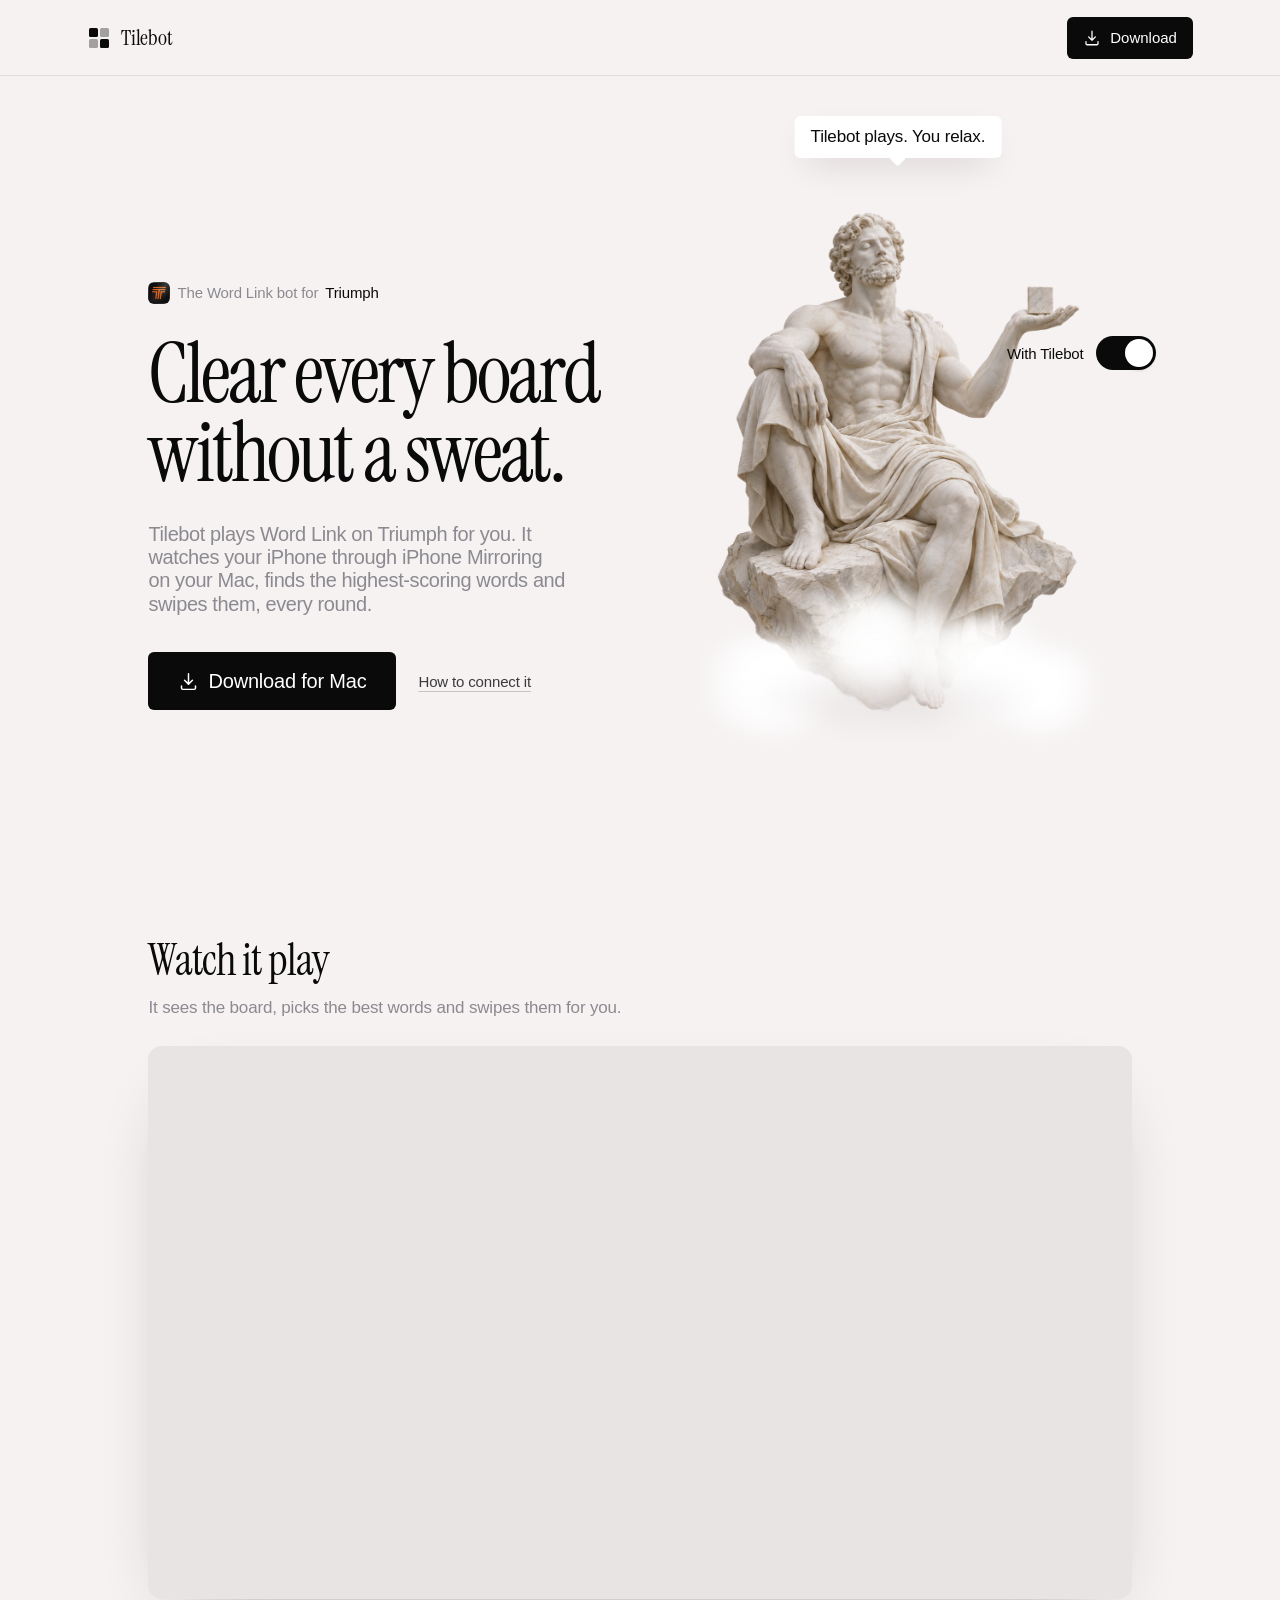
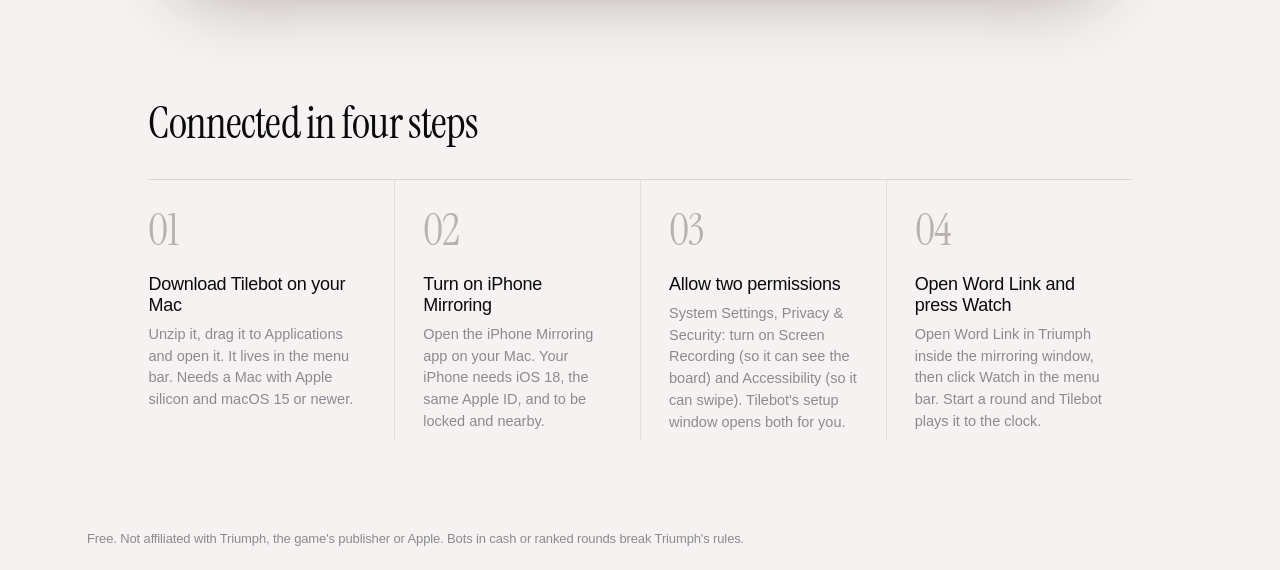
==== index.html @ 9c5642e3 "Demo video" ====
<!doctype html>
<html lang="en">
<head>
<meta charset="utf-8">
<meta name="viewport" content="width=device-width, initial-scale=1">
<title>Tilebot</title>
<meta name="description" content="Tilebot reads the Word Link board on your mirrored iPhone and swipes the best words for you. A small, free Mac app.">
<meta name="theme-color" content="#f6f2f2">
<link rel="icon" href="data:image/svg+xml,%3Csvg xmlns='http://www.w3.org/2000/svg' viewBox='0 0 32 32'%3E%3Crect width='32' height='32' rx='7' fill='%230a0a0a'/%3E%3Crect x='7' y='7' width='8' height='8' rx='1.5' fill='%23fff'/%3E%3Crect x='17' y='7' width='8' height='8' rx='1.5' fill='%23fff' opacity='.4'/%3E%3Crect x='7' y='17' width='8' height='8' rx='1.5' fill='%23fff' opacity='.4'/%3E%3Crect x='17' y='17' width='8' height='8' rx='1.5' fill='%23fff'/%3E%3C/svg%3E">
<link rel="preconnect" href="https://fonts.googleapis.com">
<link rel="preconnect" href="https://fonts.gstatic.com" crossorigin>
<link href="https://fonts.googleapis.com/css2?family=Instrument+Serif&family=Comic+Neue:wght@700&family=Space+Mono&family=Anton&display=swap" rel="stylesheet">
<link rel="stylesheet" href="styles.css">
</head>
<body class="calm">

<header class="nav">
  <a class="brand" href="./" aria-label="Tilebot">
    <svg viewBox="0 0 24 24" aria-hidden="true"><rect x="2" y="2" width="9" height="9" rx="1.6"/><rect x="13" y="2" width="9" height="9" rx="1.6" opacity=".35"/><rect x="2" y="13" width="9" height="9" rx="1.6" opacity=".35"/><rect x="13" y="13" width="9" height="9" rx="1.6"/></svg>
    <span>Tilebot</span>
  </a>
  <a class="btn btn-nav" href="https://github.com/princecharming001/tilebot/releases/latest/download/Tilebot.zip">
    <svg viewBox="0 0 24 24" aria-hidden="true"><path d="M12 3v12m0 0l-4.5-4.5M12 15l4.5-4.5M4 17v2.5A1.5 1.5 0 005.5 21h13a1.5 1.5 0 001.5-1.5V17"/></svg>
    <span data-calm="Download" data-chaos="DOWNLAOD???">Download</span>
  </a>
</header>

<main class="hero">
  <div class="copy">
    <p class="kicker">
      <img class="tri-logo" src="img/triumph.jpg" alt="Triumph" width="22" height="22">
      <span class="dim" data-calm="The Word Link bot for" data-chaos="The Wrod Lnik bot for">The Word Link bot for</span> <span data-calm="Triumph" data-chaos="Triupmh">Triumph</span>
    </p>

    <h1>Clear every board<br>without a sweat.</h1>

    <p class="sub" data-calm="Tilebot plays Word Link on Triumph for you. It watches your iPhone through iPhone Mirroring on your Mac, finds the highest-scoring words and swipes them, every round." data-chaos="No Tilebot here. Good luck with the clock.">Tilebot plays Word Link on Triumph for you. It watches your iPhone through iPhone Mirroring on your Mac, finds the highest-scoring words and swipes them, every round.</p>

    <div class="cta">
      <a class="btn btn-main" id="dl" href="https://github.com/princecharming001/tilebot/releases/latest/download/Tilebot.zip">
        <svg viewBox="0 0 24 24" aria-hidden="true"><path d="M12 3v12m0 0l-4.5-4.5M12 15l4.5-4.5M4 17v2.5A1.5 1.5 0 005.5 21h13a1.5 1.5 0 001.5-1.5V17"/></svg>
        <span data-calm="Download for Mac" data-chaos="DOWNLAOD FOR MAC">Download for Mac</span>
      </a>
      <a class="req" href="#setup" data-calm="How to connect it" data-chaos="SEE WAHT YOU MISSED">How to connect it</a>
    </div>
  </div>

  <div class="art">
    <button class="switch" type="button" role="switch" aria-checked="true" aria-label="Show the page with or without Tilebot" id="switch">
      <span class="switch-label"><span class="ghost">Without Tilebot</span><span class="live" id="switchText">With Tilebot</span></span>
      <span class="track"><span class="knob"></span></span>
    </button>
    <div class="bubble" aria-hidden="true"><span data-calm="Tilebot plays. You relax." data-chaos="No Tilebot. Pure panic.">Tilebot plays. You relax.</span></div>
    <div class="cloud" aria-hidden="true"><i></i><i></i><i></i><i></i><i></i></div>
    <img class="statue s-calm" src="img/calm.png" alt="" width="900" height="1200">
    <img class="statue s-chaos" src="img/chaos.png" alt="" width="900" height="1200">

    <div class="card c1" aria-hidden="true"><div class="c-top"><span class="av"></span><span class="ln w60"></span><span class="tag">0:03</span></div><p>Round 2 · 4 of 31 wrods found</p><p class="m">Tmie almsot up</p></div>
    <div class="card c2" aria-hidden="true"><div class="c-top"><span class="av"></span><span class="ln w40"></span></div><span class="ln w90"></span><span class="ln w70"></span><p class="m">"STAETS" not in word lsit</p></div>
    <div class="card c3" aria-hidden="true"><div class="c-head"><span>Rounds this week</span><span class="m2">0 wins</span></div><div class="days"><span>M</span><span>T</span><span>W</span><span>T</span><span>F</span></div><div class="miss"><i>Lost</i><i>Lsot</i><i>Lost</i><i>Missed</i><i>Lost?</i></div></div>
  </div>

  <div class="badges" aria-hidden="true">
    <i style="left:6%;top:16%">99+</i><i style="left:31%;top:17%">99+</i><i style="left:11%;top:27%">99+</i><i style="left:48%;top:28%">99+</i><i style="left:46%;top:33%">✕</i><i style="left:41%;top:58%">99+</i><i style="left:28%;top:63%">99+</i><i style="left:81%;top:82%">99+</i><i style="left:65%;top:86%">57</i><i style="left:58%;top:11%">99+</i>
  </div>
</main>

<section class="demo">
  <h2 data-calm="Watch it play" data-chaos="Wacth it plya">Watch it play</h2>
  <p class="demo-sub" data-calm="It sees the board, picks the best words and swipes them for you." data-chaos="Or just squint and hope.">It sees the board, picks the best words and swipes them for you.</p>
  <div class="demo-frame"><video src="img/demo.mp4" autoplay muted loop playsinline preload="metadata" aria-label="Tilebot playing a round"></video></div>
</section>

<section class="steps" id="setup">
  <h2 data-calm="Connected in four steps" data-chaos="Conected in fuor stpes">Connected in four steps</h2>
  <ol>
    <li><span class="n">01</span><b data-calm="Download Tilebot on your Mac" data-chaos="Downlaod it???">Download Tilebot on your Mac</b><p data-calm="Unzip it, drag it to Applications and open it. It lives in the menu bar. Needs a Mac with Apple silicon and macOS 15 or newer." data-chaos="Unzip it. Or don't. Who knows.">Unzip it, drag it to Applications and open it. It lives in the menu bar. Needs a Mac with Apple silicon and macOS 15 or newer.</p></li>
    <li><span class="n">02</span><b data-calm="Turn on iPhone Mirroring" data-chaos="Mirorr your phnoe">Turn on iPhone Mirroring</b><p data-calm="Open the iPhone Mirroring app on your Mac. Your iPhone needs iOS 18, the same Apple ID, and to be locked and nearby." data-chaos="Squint at your phone instead.">Open the iPhone Mirroring app on your Mac. Your iPhone needs iOS 18, the same Apple ID, and to be locked and nearby.</p></li>
    <li><span class="n">03</span><b data-calm="Allow two permissions" data-chaos="Click Allow on evreything">Allow two permissions</b><p data-calm="System Settings, Privacy &amp; Security: turn on Screen Recording (so it can see the board) and Accessibility (so it can swipe). Tilebot's setup window opens both for you." data-chaos="Permissions are a vibe.">System Settings, Privacy &amp; Security: turn on Screen Recording (so it can see the board) and Accessibility (so it can swipe). Tilebot's setup window opens both for you.</p></li>
    <li><span class="n">04</span><b data-calm="Open Word Link and press Watch" data-chaos="Swipe really fast, I guess">Open Word Link and press Watch</b><p data-calm="Open Word Link in Triumph inside the mirroring window, then click Watch in the menu bar. Start a round and Tilebot plays it to the clock." data-chaos="Good luck with the clock.">Open Word Link in Triumph inside the mirroring window, then click Watch in the menu bar. Start a round and Tilebot plays it to the clock.</p></li>
  </ol>
</section>

<footer class="foot">
  <span data-calm="Free. Not affiliated with Triumph, the game's publisher or Apple. Bots in cash or ranked rounds break Triumph's rules." data-chaos="Free?? Not afiliated with antyhing.">Free. Not affiliated with Triumph, the game's publisher or Apple. Bots in cash or ranked rounds break Triumph's rules.</span>
</footer>

<script src="site.js" defer></script>
</body>
</html>
---- styles.css ----
/* Tilebot - single landing page with a calm / chaos switch */
:root {
  --bg: #f6f2f2;
  --ink: #0a0a0a;
  --muted: #8a8a90;
  --line: #e2dcdc;
  --chaos: #1f63c4;
  --chaos-2: #2a6fd0;
  --cream: #fff7e0;
  --red: #e5372f;
  --serif: "Instrument Serif", "Times New Roman", serif;
  --sans: "Helvetica Neue", Helvetica, Arial, sans-serif;
}
* { box-sizing: border-box; }
html, body { height: 100%; }
body { margin: 0; background: var(--bg); color: var(--ink); font-family: var(--sans); -webkit-font-smoothing: antialiased; overflow-x: hidden; transition: background-color .5s ease, color .4s ease; display: flex; flex-direction: column; min-height: 100vh; }
a { color: inherit; text-decoration: none; }
svg { display: block; }

/* nav */
.nav { display: flex; align-items: center; justify-content: space-between; height: 76px; padding: 0 clamp(16px, 6.8vw, 136px); border-bottom: 1px solid var(--line); transition: border-color .4s; position: relative; z-index: 20; }
.brand { display: inline-flex; align-items: center; gap: 10px; font-family: var(--serif); font-size: 22px; letter-spacing: -0.01em; }
.brand svg { width: 24px; height: 24px; fill: currentColor; }
.btn { display: inline-flex; align-items: center; gap: 9px; border-radius: 6px; transition: transform .15s ease, opacity .2s, background-color .4s, color .4s; white-space: nowrap; }
.btn svg { width: 18px; height: 18px; fill: none; stroke: currentColor; stroke-width: 1.7; stroke-linecap: round; stroke-linejoin: round; }
.btn:active { transform: translateY(1px); }
.btn-nav { height: 42px; padding: 0 16px; background: var(--ink); color: #fff; font-size: 15px; }
.btn-nav:hover, .btn-main:hover { opacity: .86; }

/* hero */
.hero { position: relative; flex: 1; display: grid; grid-template-columns: minmax(0, 1fr) minmax(0, .95fr); align-items: center; gap: 24px; padding: 40px clamp(16px, 11.6vw, 232px) 40px; max-width: 1800px; width: 100%; margin: 0 auto; }
.copy { position: relative; z-index: 5; display: flex; flex-direction: column; gap: 30px; padding-top: 40px; }
.kicker { display: flex; align-items: center; gap: 7px; margin: 0; font-size: 15px; letter-spacing: -0.01em; }
.kicker svg { width: 16px; height: 16px; fill: currentColor; margin-top: -2px; }
.kicker .dim { color: var(--muted); }
h1 { margin: 0; font-family: var(--serif); font-weight: 400; font-size: clamp(48px, 6.6vw, 104px); line-height: .94; letter-spacing: -0.035em; transition: color .4s; }
.sub { margin: 0; max-width: 300px; font-size: 20px; line-height: 1.17; letter-spacing: -0.02em; color: var(--muted); }
.cta { display: flex; align-items: center; gap: 22px; flex-wrap: wrap; margin-top: 6px; }
.btn-main { height: 58px; padding: 0 30px; background: var(--ink); color: #fff; font-size: 20px; letter-spacing: -0.01em; }
.btn-main svg { width: 21px; height: 21px; }
.req { font-size: 15px; color: var(--muted); letter-spacing: -0.01em; }

/* the switch */
.switch { position: absolute; z-index: 30; top: 30%; right: -6%; display: flex; align-items: center; gap: 12px; min-height: 40px; padding: 4px 4px 4px 12px; border: 0; border-radius: 6px; background: transparent; color: inherit; font: 400 15px/1 var(--sans); letter-spacing: -0.01em; cursor: pointer; }
.switch:focus-visible { outline: 2px solid currentColor; outline-offset: 2px; }
.switch-label { display: grid; text-align: right; }
.switch-label > span { grid-area: 1 / 1; white-space: nowrap; justify-self: end; }
.switch-label .ghost { visibility: hidden; }
.track { position: relative; width: 58px; height: 34px; border-radius: 8px; background: var(--ink); transition: background-color .35s ease; flex: none; }
.knob { position: absolute; top: 4px; left: 4px; width: 26px; height: 26px; border-radius: 50%; background: #fff; transform: translateX(24px); transition: transform .35s cubic-bezier(.3,1.4,.5,1), background-color .35s; box-shadow: 0 1px 3px rgba(0,0,0,.25); }

/* artwork */
.art { position: relative; height: min(78vh, 860px); min-height: 520px; display: grid; place-items: center; }
.statue { position: absolute; inset: 0; width: 100%; height: 100%; object-fit: contain; object-position: center bottom; transition: opacity .55s ease, transform .7s cubic-bezier(.2,.8,.2,1), filter .55s ease; will-change: opacity, transform; animation: float 7s ease-in-out infinite; }
@keyframes float { 50% { translate: 0 -10px; } }
.s-chaos { opacity: 0; transform: scale(.96) rotate(-2deg); filter: blur(6px); }
.bubble { position: absolute; z-index: 6; top: 2%; left: 50%; transform: translateX(-50%); padding: 11px 16px; border-radius: 6px; background: #fff; font-size: 17px; letter-spacing: -0.01em; white-space: nowrap; box-shadow: 0 14px 34px -14px rgba(60,40,40,.25); transition: background-color .4s, color .4s, transform .4s; }
.bubble::after { content: ""; position: absolute; left: 50%; bottom: -6px; width: 12px; height: 12px; background: inherit; transform: translateX(-50%) rotate(45deg); border-radius: 2px; }

.foot { padding: 18px clamp(16px, 6.8vw, 136px) 24px; font-size: 13px; color: var(--muted); letter-spacing: -0.01em; }

/* chaos-only bits, hidden in calm */
.card, .badges i { opacity: 0; pointer-events: none; }
.badges { position: absolute; inset: 0; z-index: 8; pointer-events: none; }
.badges i { position: absolute; font: 700 15px/1 var(--sans); font-style: normal; color: #fff; background: var(--red); padding: 6px 9px; border-radius: 999px; box-shadow: 0 4px 10px rgba(120,0,0,.3); transform: scale(.2); transition: opacity .25s, transform .35s cubic-bezier(.3,1.6,.5,1); }
.card { position: absolute; z-index: 9; width: 250px; padding: 14px 16px; border-radius: 6px; background: var(--chaos-2); color: #dfe9ff; box-shadow: 0 16px 30px -12px rgba(0,20,80,.6); font: 14px/1.4 "Space Mono", monospace; transform: translateY(30px) rotate(0deg) scale(.9); transition: opacity .35s, transform .5s cubic-bezier(.2,1.3,.4,1); }
.card p { margin: 6px 0 0; color: #fff; }
.card .m { color: #ffd2cf; font-size: 13px; }
.c-top { display: flex; align-items: center; gap: 10px; }
.av { width: 28px; height: 28px; border-radius: 50%; background: #0d3f8f; flex: none; }
.ln { display: block; height: 8px; border-radius: 4px; background: rgba(255,255,255,.28); margin: 6px 0; }
.w40 { width: 40%; } .w60 { width: 60%; } .w70 { width: 70%; } .w90 { width: 90%; }
.tag { margin-left: auto; font-size: 12px; background: rgba(255,255,255,.18); padding: 2px 8px; border-radius: 4px; color: #fff; }
.c1 { top: 24%; right: -4%; }
.c2 { top: 58%; left: -8%; }
.c3 { bottom: 9%; right: -2%; width: 300px; font-family: var(--sans); }
.c-head { display: flex; justify-content: space-between; color: #fff; font-size: 15px; }
.m2 { font-size: 13px; color: #cfe0ff; }
.days, .miss { display: grid; grid-template-columns: repeat(5, 1fr); text-align: center; margin-top: 10px; font-size: 13px; }
.miss i { font-style: normal; font-size: 11px; color: #fff; background: rgba(255,255,255,.12); margin: 0 2px; padding: 3px 0; border-radius: 4px; }
.miss i::before { content: "● "; color: var(--red); font-size: 8px; vertical-align: 1px; }

/* ---------- CHAOS MODE ---------- */
body.chaos { background: var(--chaos); color: var(--cream); }
body.chaos .nav { border-color: rgba(255,255,255,.18); }
body.chaos .btn-nav, body.chaos .btn-main { background: var(--cream); color: var(--chaos); font-family: "Anton", Impact, sans-serif; letter-spacing: .02em; }
body.chaos .btn-nav { font-size: 17px; transform: rotate(-1deg); }
body.chaos .btn-main { font-size: 22px; transform: rotate(.6deg); }
body.chaos h1 { font-family: "Comic Neue", "Comic Sans MS", cursive; font-weight: 700; letter-spacing: .01em; line-height: 1.08; font-size: clamp(42px, 5.6vw, 88px); transform: rotate(-1.5deg); color: var(--cream); }
body.chaos .sub { font-family: "Space Mono", monospace; color: #e7eefc; font-size: 18px; line-height: 1.4; letter-spacing: 0; }
body.chaos .kicker, body.chaos .kicker .dim { color: #dbe6fb; }
body.chaos .req { font-family: "Anton", Impact, sans-serif; font-size: 18px; color: var(--cream); text-decoration: underline; text-underline-offset: 5px; letter-spacing: .03em; }
body.chaos .brand { font-family: var(--serif); color: #0a0a0a; }
body.chaos .track { background: rgba(10,30,90,.55); }
body.chaos .knob { transform: translateX(0); background: var(--chaos); box-shadow: inset 0 0 0 2px #fff; }
body.chaos .bubble { background: var(--chaos-2); color: #fff; transform: translateX(-50%) rotate(-2deg); }
body.chaos .s-calm { opacity: 0; transform: scale(1.04) rotate(2deg); filter: blur(6px); }
body.chaos .s-chaos { opacity: 1; transform: none; filter: none; animation: float 7s ease-in-out infinite, shake 2.6s ease-in-out infinite; }
@keyframes shake { 0%, 100% { rotate: 0deg; } 20% { rotate: -1.2deg; } 40% { rotate: .9deg; } 60% { rotate: -.6deg; } 80% { rotate: .4deg; } }
body.chaos .card { opacity: 1; }
body.chaos .c1 { transform: rotate(3deg); transition-delay: .1s; }
body.chaos .c2 { transform: rotate(-4deg); transition-delay: .2s; }
body.chaos .c3 { transform: rotate(-2deg); transition-delay: .3s; }
body.chaos .badges i { opacity: 1; transform: scale(1); }
body.chaos .badges i:nth-child(2n) { transition-delay: .08s; }
body.chaos .badges i:nth-child(3n) { transition-delay: .16s; }
body.chaos .badges i:nth-child(5n) { transition-delay: .24s; }
body.chaos .foot { color: #cfdcf7; font-family: "Space Mono", monospace; }

/* responsive */
@media (max-width: 900px) {
  .nav { height: 64px; }
  .hero { grid-template-columns: 1fr; padding: 72px 16px 24px; gap: 8px; }
  .copy { padding-top: 0; gap: 22px; }
  .switch { top: -56px; right: -4px; }
  .art { height: 62vh; min-height: 420px; order: 2; }
  .c1 { right: 0; top: 18%; } .c2 { left: 0; } .c3 { right: 0; width: 260px; }
  .card { width: 210px; font-size: 12px; }
  .bubble { font-size: 15px; }
}
@media (max-width: 480px) {
  .btn-main { height: 52px; font-size: 17px; padding: 0 22px; }
  .sub { font-size: 18px; }
  .c3 { display: none; }
}
@media (prefers-reduced-motion: reduce) {
  *, *::before, *::after { animation: none !important; transition-duration: .01ms !important; }
}

/* soft cloud under the rock */
.cloud { position: absolute; z-index: 0; left: 50%; bottom: 2%; width: 78%; height: 22%; transform: translateX(-50%); pointer-events: none; animation: drift 9s ease-in-out infinite; }
.cloud i { position: absolute; border-radius: 50%; background: radial-gradient(circle at 50% 45%, #fff 0%, rgba(255,255,255,.95) 35%, rgba(255,255,255,0) 70%); filter: blur(6px); }
.cloud i:nth-child(1) { left: 0; top: 38%; width: 42%; height: 62%; }
.cloud i:nth-child(2) { left: 22%; top: 8%; width: 46%; height: 82%; }
.cloud i:nth-child(3) { left: 48%; top: 22%; width: 40%; height: 72%; }
.cloud i:nth-child(4) { left: 66%; top: 44%; width: 34%; height: 56%; }
.cloud i:nth-child(5) { left: 14%; top: 56%; width: 70%; height: 44%; background: radial-gradient(ellipse, rgba(214,206,206,.55), rgba(214,206,206,0) 70%); filter: blur(10px); }
@keyframes drift { 50% { transform: translateX(-48%) scale(1.02); } }
.statue { z-index: 1; }
body.chaos .cloud i:nth-child(5) { background: radial-gradient(ellipse, rgba(10,40,110,.45), rgba(10,40,110,0) 70%); }

/* tuning */
.statue { inset: 0 0 8% 0; height: 92%; }
.cloud { bottom: 0; height: 26%; z-index: 2; }
.c1 { top: 44%; right: -7%; }
.c2 { top: 64%; left: -9%; }
.c3 { bottom: 2%; right: -4%; }
body.chaos h1 { font-size: clamp(38px, 4.5vw, 70px); }
@media (max-width: 900px) { .c1 { top: 30%; right: 0; } .c2 { top: 60%; left: 0; } }
.cloud { bottom: 13%; height: 22%; }
@media (max-width: 900px) {
  .art { height: 560px; min-height: 0; margin-top: 8px; }
  .switch { top: 0; right: -4px; }
  .bubble { top: 60px; }
  .statue { inset: 110px 0 6% 0; height: auto; }
  .cloud { bottom: 6%; }
}

/* triumph mark (generic badge, not their logo) */
.tri { display: inline-grid; place-items: center; width: 22px; height: 22px; border-radius: 5px; background: #0a0a0a; color: #fff; font: 700 12px/1 var(--sans); }
body.chaos .tri { background: var(--cream); color: var(--chaos); }
.req { text-decoration: underline; text-underline-offset: 4px; text-decoration-color: #c9c2c2; color: #3a3a3e; }
.req:hover { color: var(--ink); }
html { scroll-behavior: smooth; }

/* statue framing: bubble sits above the head, like a caption */
.art { height: min(80vh, 880px); }
.bubble { top: 0; }
.statue { inset: auto 0 6% 0; top: 11%; height: 83%; width: 100%; }
.cloud { bottom: 2%; height: 26%; width: 92%; }
.cloud i { filter: blur(10px); }

/* steps */
.steps { width: 100%; max-width: 1800px; margin: 0 auto; padding: 40px clamp(16px, 11.6vw, 232px) 72px; }
.steps h2 { margin: 0 0 28px; font-family: var(--serif); font-weight: 400; font-size: clamp(32px, 3.4vw, 48px); letter-spacing: -0.02em; }
.steps ol { list-style: none; margin: 0; padding: 0; display: grid; grid-template-columns: repeat(4, 1fr); gap: 16px; }
.steps li { background: #fff; border-radius: 8px; padding: 22px 20px 24px; box-shadow: 0 1px 0 rgba(0,0,0,.03), 0 18px 40px -28px rgba(60,40,40,.35); transition: background-color .4s, color .4s; }
.steps .n { display: inline-grid; place-items: center; width: 26px; height: 26px; border-radius: 50%; background: var(--ink); color: #fff; font-size: 13px; }
.steps b { display: block; margin-top: 16px; font-size: 17px; font-weight: 500; letter-spacing: -0.01em; }
.steps p { margin: 8px 0 0; font-size: 14px; line-height: 1.45; color: var(--muted); }
body.chaos .steps h2 { font-family: "Comic Neue", cursive; font-weight: 700; transform: rotate(-1deg); }
body.chaos .steps li { background: var(--chaos-2); color: #fff; font-family: "Space Mono", monospace; }
body.chaos .steps li:nth-child(odd) { transform: rotate(-1.5deg); }
body.chaos .steps li:nth-child(even) { transform: rotate(1.2deg); }
body.chaos .steps p { color: #d6e3fb; }
body.chaos .steps .n { background: var(--red); }
@media (max-width: 900px) {
  .steps ol { grid-template-columns: 1fr 1fr; }
  .statue { top: 120px; height: auto; bottom: 6%; }
}
@media (max-width: 520px) { .steps ol { grid-template-columns: 1fr; } }
.cloud { bottom: 14%; height: 22%; }
.sub { max-width: 420px; }
@media (max-width: 900px) { .cloud { bottom: 6%; } }

/* fix: nav was being squeezed by the flex column */
.nav { flex: none; }
/* classic pill toggle */
.track { width: 60px; height: 34px; border-radius: 999px; }
.knob { top: 3px; left: 3px; width: 28px; height: 28px; transform: translateX(26px); box-shadow: 0 2px 4px rgba(0,0,0,.25), 0 0 0 .5px rgba(0,0,0,.06); }
body.chaos .knob { transform: translateX(0); background: #fff; box-shadow: 0 2px 4px rgba(0,0,0,.3); }
body.chaos .track { background: rgba(255,255,255,.28); }
.switch:active .knob { width: 32px; }
body.calm .switch:active .knob { transform: translateX(22px); }

/* demo video */
.demo { width: 100%; max-width: 1800px; margin: 0 auto; padding: 56px clamp(16px, 11.6vw, 232px) 24px; }
.demo h2 { margin: 0; font-family: var(--serif); font-weight: 400; font-size: clamp(32px, 3.4vw, 48px); letter-spacing: -0.02em; }
.demo-sub { margin: 10px 0 0; font-size: 17px; color: var(--muted); letter-spacing: -0.01em; }
.demo-frame { margin-top: 28px; border-radius: 14px; overflow: hidden; background: #e9e4e4; aspect-ratio: 16 / 9; box-shadow: 0 30px 70px -40px rgba(60,40,40,.45); }
.demo-frame video { display: block; width: 100%; height: 100%; object-fit: cover; }
body.chaos .demo h2 { font-family: "Comic Neue", cursive; font-weight: 700; }
body.chaos .demo-sub { font-family: "Space Mono", monospace; color: #d6e3fb; }
body.chaos .demo-frame { transform: rotate(-1deg); filter: saturate(.4) contrast(1.2); }
.steps { padding-top: 72px; }

/* steps, editorial version: no cards, hairlines and big serif numerals */
.steps ol { gap: 0; border-top: 1px solid #ddd5d5; counter-reset: none; }
.steps li { background: transparent; box-shadow: none; border-radius: 0; padding: 28px 28px 8px 0; position: relative; }
.steps li + li { padding-left: 28px; border-left: 1px solid #e6dfdf; }
.steps li::before { content: ""; position: absolute; top: -1px; left: 0; width: 0; height: 1px; background: var(--ink); transition: width .6s cubic-bezier(.2,.8,.2,1); }
.steps li + li::before { left: 28px; }
.steps li:hover::before { width: 56px; }
.steps .n { display: block; width: auto; height: auto; border-radius: 0; background: none; color: #b9b0b0; font-family: var(--serif); font-size: 44px; line-height: 1; letter-spacing: -0.02em; transition: color .3s; }
.steps li:hover .n { color: var(--ink); }
.steps b { margin-top: 22px; font-size: 18px; font-weight: 400; letter-spacing: -0.015em; }
.steps p { font-size: 14.5px; line-height: 1.5; max-width: 30ch; color: #8a8a90; }
body.chaos .steps ol { border-color: rgba(255,255,255,.25); }
body.chaos .steps li { background: transparent; }
body.chaos .steps li + li { border-color: rgba(255,255,255,.18); }
body.chaos .steps .n { background: none; color: var(--cream); font-family: "Anton", Impact, sans-serif; }
@media (max-width: 900px) {
  .steps li, .steps li + li { padding: 24px 0 16px; border-left: 0; border-bottom: 1px solid #e6dfdf; }
  .steps li + li::before { left: 0; }
}
.tri-logo { width: 22px; height: 22px; border-radius: 6px; display: block; }
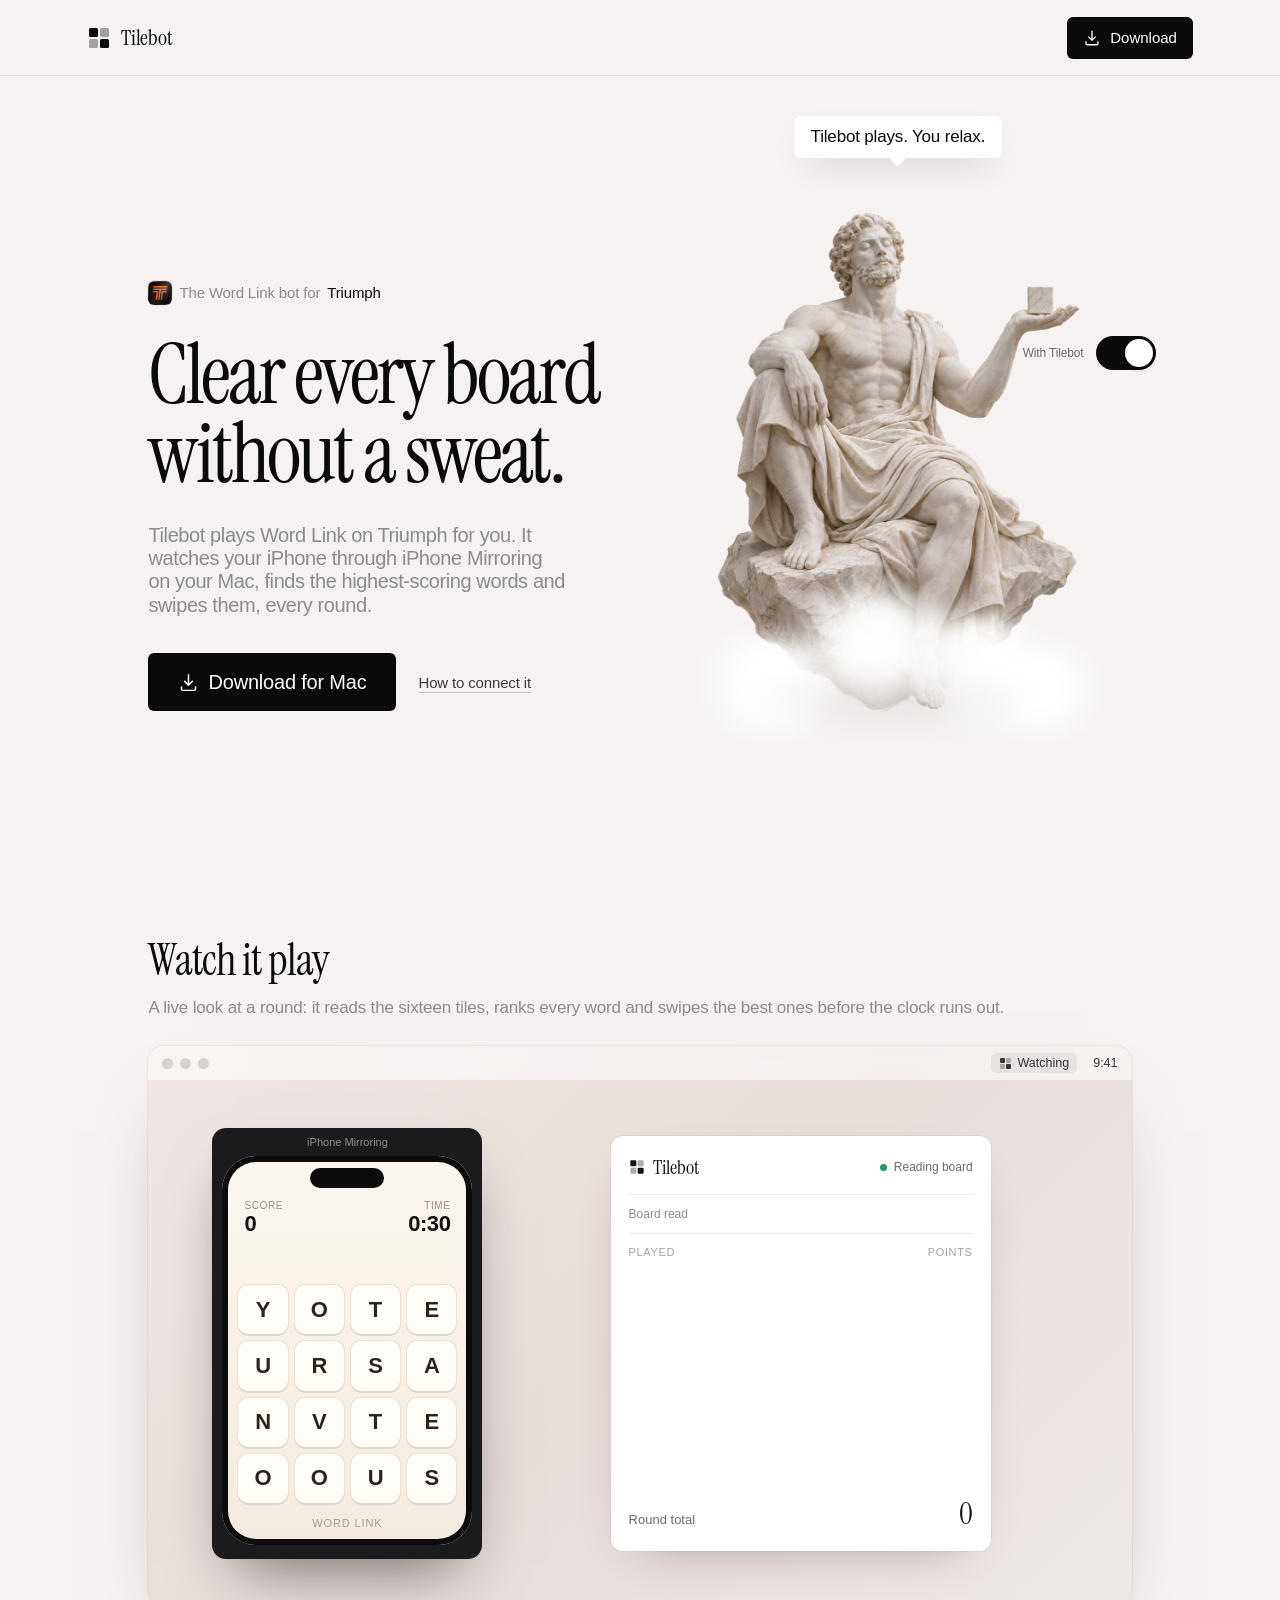
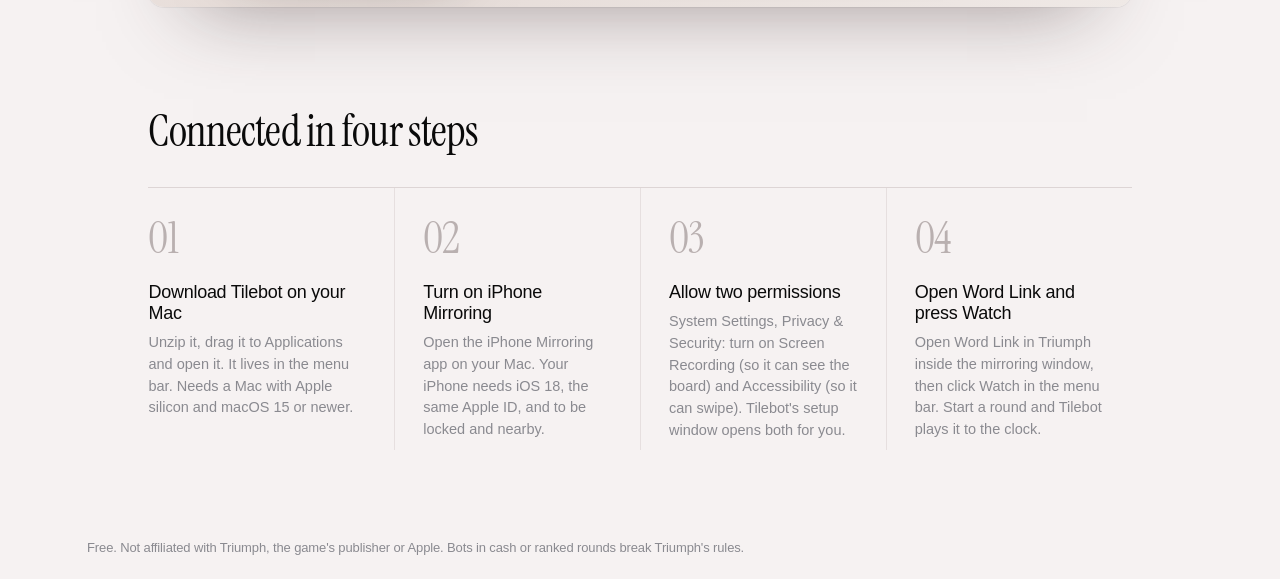
==== commit 564fd110: "Animated mockup, rounded icon" ====
--- a/index.html
+++ b/index.html
@@ -10,7 +10,7 @@
 <link rel="preconnect" href="https://fonts.googleapis.com">
 <link rel="preconnect" href="https://fonts.gstatic.com" crossorigin>
 <link href="https://fonts.googleapis.com/css2?family=Instrument+Serif&family=Comic+Neue:wght@700&family=Space+Mono&family=Anton&display=swap" rel="stylesheet">
-<link rel="stylesheet" href="styles.css">
+<link rel="stylesheet" href="styles.css?v=6">
 </head>
 <body class="calm">
 
@@ -67,8 +67,29 @@
 
 <section class="demo">
   <h2 data-calm="Watch it play" data-chaos="Wacth it plya">Watch it play</h2>
-  <p class="demo-sub" data-calm="It sees the board, picks the best words and swipes them for you." data-chaos="Or just squint and hope.">It sees the board, picks the best words and swipes them for you.</p>
-  <div class="demo-frame"><video src="img/demo.mp4" autoplay muted loop playsinline preload="metadata" aria-label="Tilebot playing a round"></video></div>
+  <p class="demo-sub" data-calm="A live look at a round: it reads the sixteen tiles, ranks every word and swipes the best ones before the clock runs out." data-chaos="Or just squint and hope.">A live look at a round: it reads the sixteen tiles, ranks every word and swipes the best ones before the clock runs out.</p>
+  <div class="mock" id="mock" aria-label="Animated mockup of Tilebot playing a round">
+    <div class="mock-bar"><span class="dots"><i></i><i></i><i></i></span><span class="mb-right"><span class="mb-tb"><svg viewBox="0 0 24 24"><rect x="2" y="2" width="9" height="9" rx="1.6"/><rect x="13" y="2" width="9" height="9" rx="1.6" opacity=".35"/><rect x="2" y="13" width="9" height="9" rx="1.6" opacity=".35"/><rect x="13" y="13" width="9" height="9" rx="1.6"/></svg><span id="mbState">Watching</span></span><span>9:41</span></span></div>
+    <div class="mock-body">
+      <div class="phone-win">
+        <div class="pw-title">iPhone Mirroring</div>
+        <div class="phone">
+          <div class="ph-notch"></div>
+          <div class="ph-top"><div><small>Score</small><b id="mScore">0</b></div><div class="ph-timer"><small>Time</small><b id="mTime">0:30</b></div></div>
+          <div class="ph-word" id="mWord">&nbsp;</div>
+          <div class="ph-board" id="mBoard"><svg class="ph-path"><polyline id="mLine" points=""/></svg><span class="finger" id="mFinger"></span></div>
+          <div class="ph-foot">Word Link</div>
+        </div>
+      </div>
+      <div class="tb-panel">
+        <div class="tp-head"><span class="tp-logo"><svg viewBox="0 0 24 24"><rect x="2" y="2" width="9" height="9" rx="1.6"/><rect x="13" y="2" width="9" height="9" rx="1.6" opacity=".35"/><rect x="2" y="13" width="9" height="9" rx="1.6" opacity=".35"/><rect x="13" y="13" width="9" height="9" rx="1.6"/></svg>Tilebot</span><span class="live"><i></i><span id="mLive">Reading board</span></span></div>
+        <div class="tp-read"><small>Board read</small><span id="mRead"></span></div>
+        <div class="tp-list-h"><span>Played</span><span>Points</span></div>
+        <ol class="tp-list" id="mList"></ol>
+        <div class="tp-total"><span>Round total</span><b id="mTotal">0</b></div>
+      </div>
+    </div>
+  </div>
 </section>
 
 <section class="steps" id="setup">
@@ -85,6 +106,6 @@
   <span data-calm="Free. Not affiliated with Triumph, the game's publisher or Apple. Bots in cash or ranked rounds break Triumph's rules." data-chaos="Free?? Not afiliated with antyhing.">Free. Not affiliated with Triumph, the game's publisher or Apple. Bots in cash or ranked rounds break Triumph's rules.</span>
 </footer>
 
-<script src="site.js" defer></script>
+<script src="site.js?v=6" defer></script>
 </body>
 </html>
--- a/styles.css
+++ b/styles.css
@@ -234,3 +234,63 @@
   .steps li + li::before { left: 0; }
 }
 .tri-logo { width: 22px; height: 22px; border-radius: 6px; display: block; }
+
+/* rounded app-icon logo */
+.tri-logo { width: 24px; height: 24px; border-radius: 6px; box-shadow: 0 0 0 .5px rgba(0,0,0,.12); object-fit: cover; }
+.nav { flex: none; min-height: 76px; }
+
+/* ---------- animated product mockup ---------- */
+.mock { margin-top: 28px; border-radius: 16px; overflow: hidden; background: linear-gradient(135deg, #efe7e3 0%, #e6dcd8 50%, #efe9e6 100%); box-shadow: 0 0 0 1px rgba(0,0,0,.05), 0 40px 80px -45px rgba(60,40,40,.5); font-family: var(--sans); color: #111; }
+.mock-bar { display: flex; justify-content: space-between; align-items: center; height: 34px; padding: 0 14px; background: rgba(255,255,255,.55); backdrop-filter: blur(10px); font-size: 12.5px; color: #333; }
+.mock-bar .dots { display: flex; gap: 7px; } .mock-bar .dots i { width: 11px; height: 11px; border-radius: 50%; background: #d9d1ce; }
+.mb-right { display: flex; gap: 16px; align-items: center; }
+.mb-tb { display: inline-flex; align-items: center; gap: 6px; padding: 3px 8px; border-radius: 5px; background: rgba(0,0,0,.06); }
+.mb-tb svg, .tp-logo svg { width: 13px; height: 13px; fill: currentColor; }
+.mock-body { display: grid; grid-template-columns: auto 1fr; gap: clamp(20px, 4vw, 56px); align-items: center; justify-items: center; padding: clamp(24px, 4vw, 48px) clamp(20px, 5vw, 72px); }
+.phone-win { background: #1b1b1d; border-radius: 14px; padding: 8px 10px 14px; box-shadow: 0 30px 60px -25px rgba(0,0,0,.55); }
+.pw-title { color: #8d8d93; font-size: 11px; text-align: center; padding: 0 0 8px; }
+.phone { position: relative; width: 250px; padding: 30px 16px 16px; border-radius: 34px; background: linear-gradient(180deg, #fbf6ee, #f3ebe0); box-shadow: inset 0 0 0 6px #0c0c0d; }
+.ph-notch { position: absolute; top: 12px; left: 50%; width: 74px; height: 20px; margin-left: -37px; border-radius: 12px; background: #0c0c0d; }
+.ph-top { display: flex; justify-content: space-between; padding: 14px 6px 6px; }
+.ph-top small { display: block; font-size: 10px; letter-spacing: .06em; text-transform: uppercase; color: #9b8f80; }
+.ph-top b { font-size: 22px; font-weight: 600; font-variant-numeric: tabular-nums; letter-spacing: -0.02em; }
+.ph-timer { text-align: right; }
+.ph-timer.low b { color: #d4402f; }
+.ph-word { height: 30px; margin: 4px 0 8px; text-align: center; font-weight: 600; font-size: 17px; letter-spacing: .14em; color: #3b2f22; }
+.ph-word.ok { color: #1f9d55; }
+.ph-board { position: relative; display: grid; grid-template-columns: repeat(4, 1fr); gap: 7px; }
+.ph-board .t { position: relative; z-index: 1; aspect-ratio: 1; display: grid; place-items: center; border-radius: 10px; background: #fffdf8; box-shadow: 0 2px 0 #e2d6c4, 0 0 0 1px #ece2d3; font-weight: 700; font-size: 22px; color: #2b241c; transition: background .15s, color .15s, transform .15s; }
+.ph-board .t.on { background: #2b241c; color: #fffdf8; transform: scale(.94); box-shadow: 0 2px 0 #000; }
+.ph-board .t.done { background: #1f9d55; color: #fff; box-shadow: 0 2px 0 #157a40; }
+.ph-path { position: absolute; inset: 0; width: 100%; height: 100%; z-index: 2; pointer-events: none; overflow: visible; }
+.ph-path polyline { fill: none; stroke: rgba(43,36,28,.55); stroke-width: 9; stroke-linecap: round; stroke-linejoin: round; }
+.finger { position: absolute; z-index: 3; width: 26px; height: 26px; margin: -13px 0 0 -13px; border-radius: 50%; background: rgba(255,255,255,.55); box-shadow: 0 0 0 2px rgba(43,36,28,.6), 0 6px 14px rgba(0,0,0,.25); opacity: 0; transition: left .16s ease, top .16s ease, opacity .2s; pointer-events: none; }
+.finger.show { opacity: 1; }
+.ph-foot { margin-top: 14px; text-align: center; font-size: 11px; color: #a99c8b; letter-spacing: .08em; text-transform: uppercase; }
+
+.tb-panel { width: 100%; max-width: 380px; background: #fff; border-radius: 12px; padding: 18px; box-shadow: 0 20px 50px -30px rgba(60,40,40,.45), 0 0 0 1px rgba(0,0,0,.04); }
+.tp-head { display: flex; justify-content: space-between; align-items: center; padding-bottom: 14px; border-bottom: 1px solid #eee8e8; }
+.tp-logo { display: inline-flex; align-items: center; gap: 8px; font-family: var(--serif); font-size: 20px; }
+.tp-logo svg { width: 16px; height: 16px; }
+.live { display: inline-flex; align-items: center; gap: 7px; font-size: 12px; color: #6b6b70; }
+.live i { width: 7px; height: 7px; border-radius: 50%; background: #1f9d55; box-shadow: 0 0 0 0 rgba(31,157,85,.5); animation: ping 1.8s infinite; }
+@keyframes ping { 70% { box-shadow: 0 0 0 7px rgba(31,157,85,0); } 100% { box-shadow: 0 0 0 0 rgba(31,157,85,0); } }
+.tp-read { display: flex; justify-content: space-between; align-items: center; padding: 12px 0; border-bottom: 1px solid #eee8e8; font-size: 13px; }
+.tp-read small { color: #8a8a90; font-size: 12px; }
+.tp-read span { font-family: "Space Mono", monospace; letter-spacing: .12em; font-size: 12px; }
+.tp-list-h { display: flex; justify-content: space-between; padding: 12px 0 6px; font-size: 11px; color: #a1a1a6; text-transform: uppercase; letter-spacing: .06em; }
+.tp-list { list-style: none; margin: 0; padding: 0; min-height: 216px; }
+.tp-list li { display: flex; justify-content: space-between; align-items: center; padding: 8px 0; border-bottom: 1px solid #f3eeee; font-size: 14px; animation: slidein .35s cubic-bezier(.2,.8,.2,1) both; }
+.tp-list li b { font-weight: 500; letter-spacing: .04em; }
+.tp-list li span { font-variant-numeric: tabular-nums; color: #1f9d55; }
+.tp-list li::before { content: "✓"; color: #1f9d55; font-size: 12px; margin-right: 10px; }
+.tp-list li b { flex: 1; }
+@keyframes slidein { from { opacity: 0; transform: translateY(-6px); } }
+.tp-total { display: flex; justify-content: space-between; align-items: baseline; padding-top: 14px; font-size: 13px; color: #6b6b70; }
+.tp-total b { font-family: var(--serif); font-weight: 400; font-size: 30px; color: #111; font-variant-numeric: tabular-nums; }
+body.chaos .mock { transform: rotate(-.8deg); filter: saturate(.6); }
+@media (max-width: 760px) {
+  .mock-body { grid-template-columns: 1fr; }
+  .tb-panel { max-width: 300px; }
+  .tp-list { min-height: 0; }
+}
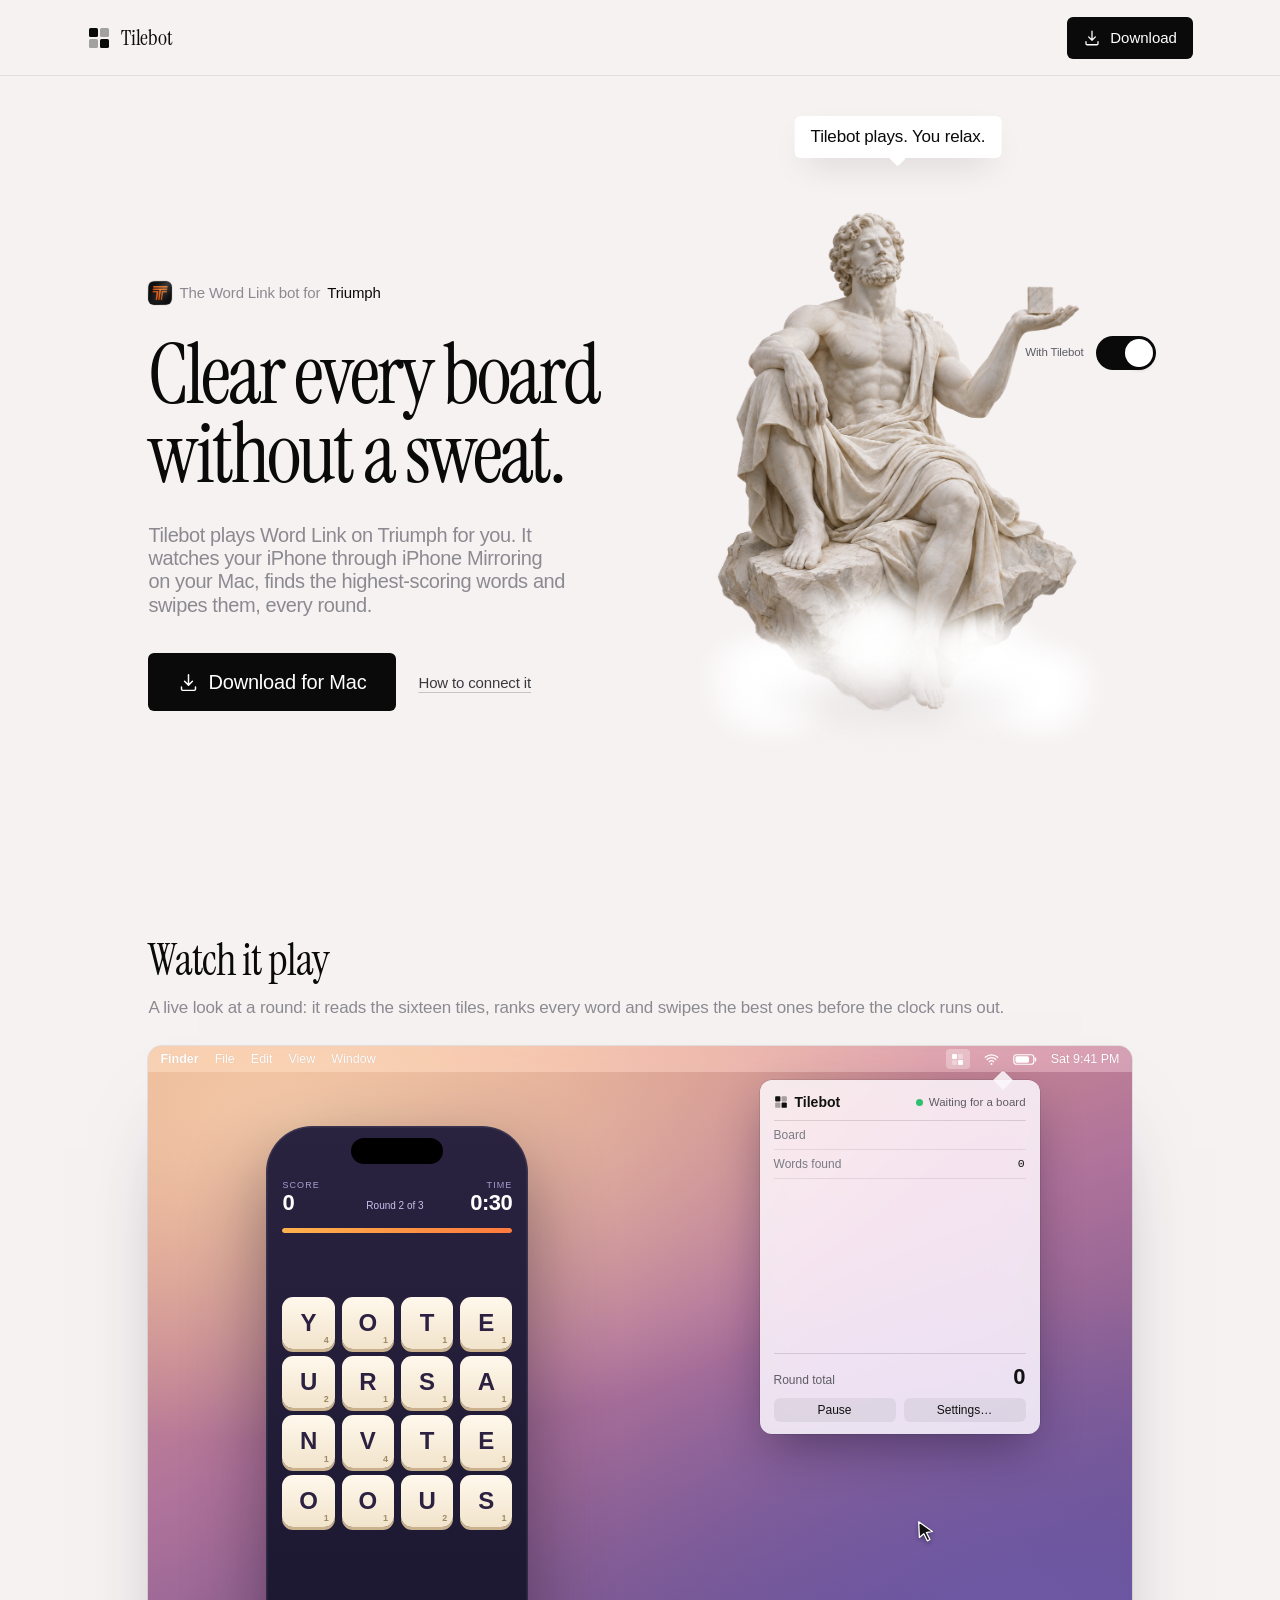
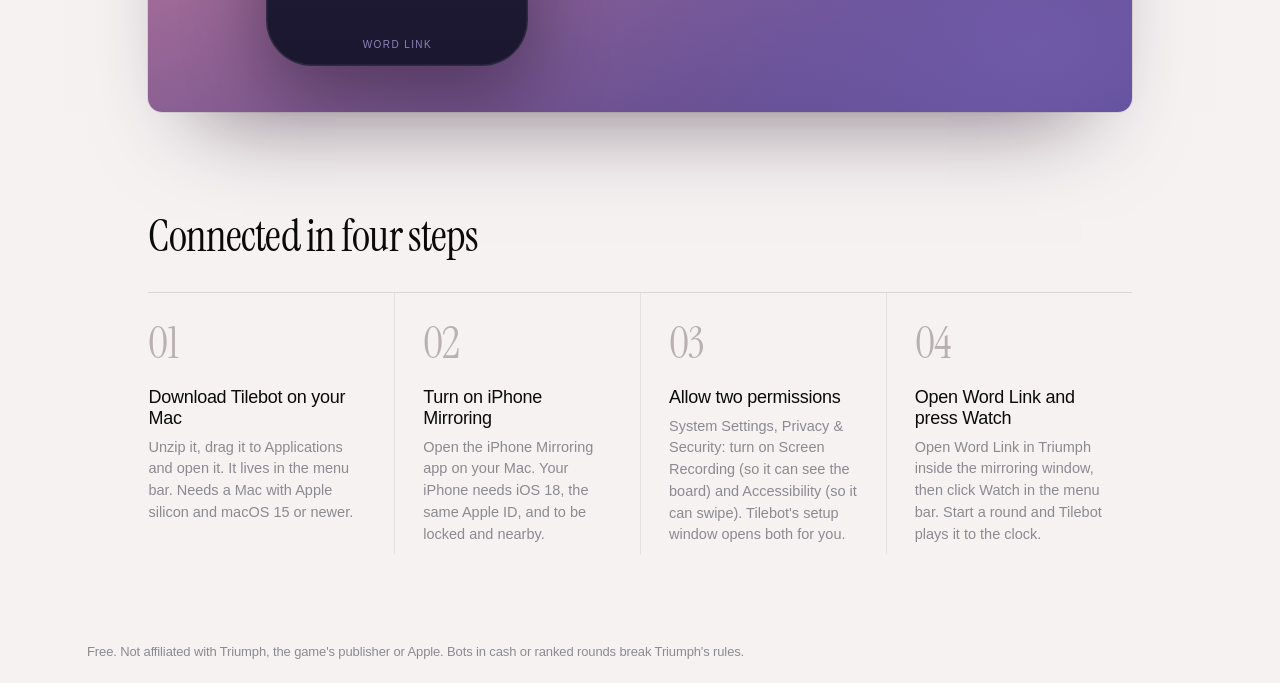
==== commit 84f62a32: "Realistic demo" ====
--- a/index.html
+++ b/index.html
@@ -10,7 +10,7 @@
 <link rel="preconnect" href="https://fonts.googleapis.com">
 <link rel="preconnect" href="https://fonts.gstatic.com" crossorigin>
 <link href="https://fonts.googleapis.com/css2?family=Instrument+Serif&family=Comic+Neue:wght@700&family=Space+Mono&family=Anton&display=swap" rel="stylesheet">
-<link rel="stylesheet" href="styles.css?v=6">
+<link rel="stylesheet" href="styles.css?v=7">
 </head>
 <body class="calm">
 
@@ -68,25 +68,39 @@
 <section class="demo">
   <h2 data-calm="Watch it play" data-chaos="Wacth it plya">Watch it play</h2>
   <p class="demo-sub" data-calm="A live look at a round: it reads the sixteen tiles, ranks every word and swipes the best ones before the clock runs out." data-chaos="Or just squint and hope.">A live look at a round: it reads the sixteen tiles, ranks every word and swipes the best ones before the clock runs out.</p>
-  <div class="mock" id="mock" aria-label="Animated mockup of Tilebot playing a round">
-    <div class="mock-bar"><span class="dots"><i></i><i></i><i></i></span><span class="mb-right"><span class="mb-tb"><svg viewBox="0 0 24 24"><rect x="2" y="2" width="9" height="9" rx="1.6"/><rect x="13" y="2" width="9" height="9" rx="1.6" opacity=".35"/><rect x="2" y="13" width="9" height="9" rx="1.6" opacity=".35"/><rect x="13" y="13" width="9" height="9" rx="1.6"/></svg><span id="mbState">Watching</span></span><span>9:41</span></span></div>
-    <div class="mock-body">
-      <div class="phone-win">
-        <div class="pw-title">iPhone Mirroring</div>
-        <div class="phone">
-          <div class="ph-notch"></div>
-          <div class="ph-top"><div><small>Score</small><b id="mScore">0</b></div><div class="ph-timer"><small>Time</small><b id="mTime">0:30</b></div></div>
-          <div class="ph-word" id="mWord">&nbsp;</div>
-          <div class="ph-board" id="mBoard"><svg class="ph-path"><polyline id="mLine" points=""/></svg><span class="finger" id="mFinger"></span></div>
-          <div class="ph-foot">Word Link</div>
+  <div class="mock" id="mock" aria-label="Animated mockup of Tilebot playing a round on a Mac">
+    <div class="mbar">
+      <div class="mb-l"><b>Finder</b><span>File</span><span>Edit</span><span>View</span><span>Window</span></div>
+      <div class="mb-r">
+        <span class="mb-tb on"><svg viewBox="0 0 24 24"><rect x="2" y="2" width="9" height="9" rx="1.6"/><rect x="13" y="2" width="9" height="9" rx="1.6" opacity=".35"/><rect x="2" y="13" width="9" height="9" rx="1.6" opacity=".35"/><rect x="13" y="13" width="9" height="9" rx="1.6"/></svg></span>
+        <svg class="mb-ico" viewBox="0 0 24 24"><path d="M2 8.5a15 15 0 0120 0M5 12a10 10 0 0114 0M8.5 15.5a5 5 0 017 0" fill="none" stroke="currentColor" stroke-width="2" stroke-linecap="round"/><circle cx="12" cy="19" r="1.6"/></svg>
+        <svg class="mb-ico bat" viewBox="0 0 30 14"><rect x="1" y="1" width="25" height="12" rx="3.5" fill="none" stroke="currentColor" stroke-width="1.4"/><rect x="3" y="3" width="17" height="8" rx="2"/><rect x="27" y="4.5" width="2" height="5" rx="1"/></svg>
+        <span id="mClock">Sat 9:41 PM</span>
+      </div>
+    </div>
+    <div class="desk">
+      <div class="mirror">
+        <div class="iph">
+          <div class="island"></div>
+          <div class="g-top">
+            <div class="g-score"><small>SCORE</small><b id="mScore">0</b></div>
+            <div class="g-round">Round 2 of 3</div>
+            <div class="g-time"><small>TIME</small><b id="mTime">0:30</b></div>
+          </div>
+          <div class="g-bar"><i id="mBar"></i></div>
+          <div class="g-word" id="mWord">&nbsp;</div>
+          <div class="g-board" id="mBoard"><svg class="g-path"><defs><linearGradient id="gp" x1="0" x2="1"><stop offset="0" stop-color="#ffb24d"/><stop offset="1" stop-color="#ff7a3d"/></linearGradient></defs><polyline id="mLine" points=""/></svg><div class="pop" id="mPop"></div></div>
+          <div class="g-foot"><span>Word Link</span></div>
         </div>
       </div>
-      <div class="tb-panel">
-        <div class="tp-head"><span class="tp-logo"><svg viewBox="0 0 24 24"><rect x="2" y="2" width="9" height="9" rx="1.6"/><rect x="13" y="2" width="9" height="9" rx="1.6" opacity=".35"/><rect x="2" y="13" width="9" height="9" rx="1.6" opacity=".35"/><rect x="13" y="13" width="9" height="9" rx="1.6"/></svg>Tilebot</span><span class="live"><i></i><span id="mLive">Reading board</span></span></div>
-        <div class="tp-read"><small>Board read</small><span id="mRead"></span></div>
-        <div class="tp-list-h"><span>Played</span><span>Points</span></div>
+      <svg class="cursor" id="mFinger" viewBox="0 0 24 24"><path d="M4 2l15 10.5-6.6 1.2 3.9 7.6-2.9 1.4-3.8-7.7L4.8 19z" fill="#111" stroke="#fff" stroke-width="1.4" stroke-linejoin="round"/></svg>
+      <div class="pop-over">
+        <div class="po-head"><span class="tp-logo"><svg viewBox="0 0 24 24"><rect x="2" y="2" width="9" height="9" rx="1.6"/><rect x="13" y="2" width="9" height="9" rx="1.6" opacity=".35"/><rect x="2" y="13" width="9" height="9" rx="1.6" opacity=".35"/><rect x="13" y="13" width="9" height="9" rx="1.6"/></svg>Tilebot</span><span class="live"><i></i><span id="mLive">Reading board</span></span></div>
+        <div class="po-row"><small>Board</small><span id="mRead"></span></div>
+        <div class="po-row"><small>Words found</small><span id="mFound">0</span></div>
         <ol class="tp-list" id="mList"></ol>
-        <div class="tp-total"><span>Round total</span><b id="mTotal">0</b></div>
+        <div class="po-total"><span>Round total</span><b id="mTotal">0</b></div>
+        <div class="po-btns"><span id="mbState">Pause</span><span>Settings…</span></div>
       </div>
     </div>
   </div>
@@ -106,6 +120,6 @@
   <span data-calm="Free. Not affiliated with Triumph, the game's publisher or Apple. Bots in cash or ranked rounds break Triumph's rules." data-chaos="Free?? Not afiliated with antyhing.">Free. Not affiliated with Triumph, the game's publisher or Apple. Bots in cash or ranked rounds break Triumph's rules.</span>
 </footer>
 
-<script src="site.js?v=6" defer></script>
+<script src="site.js?v=7" defer></script>
 </body>
 </html>
--- a/styles.css
+++ b/styles.css
@@ -239,58 +239,80 @@
 .tri-logo { width: 24px; height: 24px; border-radius: 6px; box-shadow: 0 0 0 .5px rgba(0,0,0,.12); object-fit: cover; }
 .nav { flex: none; min-height: 76px; }
 
-/* ---------- animated product mockup ---------- */
-.mock { margin-top: 28px; border-radius: 16px; overflow: hidden; background: linear-gradient(135deg, #efe7e3 0%, #e6dcd8 50%, #efe9e6 100%); box-shadow: 0 0 0 1px rgba(0,0,0,.05), 0 40px 80px -45px rgba(60,40,40,.5); font-family: var(--sans); color: #111; }
-.mock-bar { display: flex; justify-content: space-between; align-items: center; height: 34px; padding: 0 14px; background: rgba(255,255,255,.55); backdrop-filter: blur(10px); font-size: 12.5px; color: #333; }
-.mock-bar .dots { display: flex; gap: 7px; } .mock-bar .dots i { width: 11px; height: 11px; border-radius: 50%; background: #d9d1ce; }
-.mb-right { display: flex; gap: 16px; align-items: center; }
-.mb-tb { display: inline-flex; align-items: center; gap: 6px; padding: 3px 8px; border-radius: 5px; background: rgba(0,0,0,.06); }
-.mb-tb svg, .tp-logo svg { width: 13px; height: 13px; fill: currentColor; }
-.mock-body { display: grid; grid-template-columns: auto 1fr; gap: clamp(20px, 4vw, 56px); align-items: center; justify-items: center; padding: clamp(24px, 4vw, 48px) clamp(20px, 5vw, 72px); }
-.phone-win { background: #1b1b1d; border-radius: 14px; padding: 8px 10px 14px; box-shadow: 0 30px 60px -25px rgba(0,0,0,.55); }
-.pw-title { color: #8d8d93; font-size: 11px; text-align: center; padding: 0 0 8px; }
-.phone { position: relative; width: 250px; padding: 30px 16px 16px; border-radius: 34px; background: linear-gradient(180deg, #fbf6ee, #f3ebe0); box-shadow: inset 0 0 0 6px #0c0c0d; }
-.ph-notch { position: absolute; top: 12px; left: 50%; width: 74px; height: 20px; margin-left: -37px; border-radius: 12px; background: #0c0c0d; }
-.ph-top { display: flex; justify-content: space-between; padding: 14px 6px 6px; }
-.ph-top small { display: block; font-size: 10px; letter-spacing: .06em; text-transform: uppercase; color: #9b8f80; }
-.ph-top b { font-size: 22px; font-weight: 600; font-variant-numeric: tabular-nums; letter-spacing: -0.02em; }
-.ph-timer { text-align: right; }
-.ph-timer.low b { color: #d4402f; }
-.ph-word { height: 30px; margin: 4px 0 8px; text-align: center; font-weight: 600; font-size: 17px; letter-spacing: .14em; color: #3b2f22; }
-.ph-word.ok { color: #1f9d55; }
-.ph-board { position: relative; display: grid; grid-template-columns: repeat(4, 1fr); gap: 7px; }
-.ph-board .t { position: relative; z-index: 1; aspect-ratio: 1; display: grid; place-items: center; border-radius: 10px; background: #fffdf8; box-shadow: 0 2px 0 #e2d6c4, 0 0 0 1px #ece2d3; font-weight: 700; font-size: 22px; color: #2b241c; transition: background .15s, color .15s, transform .15s; }
-.ph-board .t.on { background: #2b241c; color: #fffdf8; transform: scale(.94); box-shadow: 0 2px 0 #000; }
-.ph-board .t.done { background: #1f9d55; color: #fff; box-shadow: 0 2px 0 #157a40; }
-.ph-path { position: absolute; inset: 0; width: 100%; height: 100%; z-index: 2; pointer-events: none; overflow: visible; }
-.ph-path polyline { fill: none; stroke: rgba(43,36,28,.55); stroke-width: 9; stroke-linecap: round; stroke-linejoin: round; }
-.finger { position: absolute; z-index: 3; width: 26px; height: 26px; margin: -13px 0 0 -13px; border-radius: 50%; background: rgba(255,255,255,.55); box-shadow: 0 0 0 2px rgba(43,36,28,.6), 0 6px 14px rgba(0,0,0,.25); opacity: 0; transition: left .16s ease, top .16s ease, opacity .2s; pointer-events: none; }
-.finger.show { opacity: 1; }
-.ph-foot { margin-top: 14px; text-align: center; font-size: 11px; color: #a99c8b; letter-spacing: .08em; text-transform: uppercase; }
-
-.tb-panel { width: 100%; max-width: 380px; background: #fff; border-radius: 12px; padding: 18px; box-shadow: 0 20px 50px -30px rgba(60,40,40,.45), 0 0 0 1px rgba(0,0,0,.04); }
-.tp-head { display: flex; justify-content: space-between; align-items: center; padding-bottom: 14px; border-bottom: 1px solid #eee8e8; }
-.tp-logo { display: inline-flex; align-items: center; gap: 8px; font-family: var(--serif); font-size: 20px; }
-.tp-logo svg { width: 16px; height: 16px; }
-.live { display: inline-flex; align-items: center; gap: 7px; font-size: 12px; color: #6b6b70; }
-.live i { width: 7px; height: 7px; border-radius: 50%; background: #1f9d55; box-shadow: 0 0 0 0 rgba(31,157,85,.5); animation: ping 1.8s infinite; }
-@keyframes ping { 70% { box-shadow: 0 0 0 7px rgba(31,157,85,0); } 100% { box-shadow: 0 0 0 0 rgba(31,157,85,0); } }
-.tp-read { display: flex; justify-content: space-between; align-items: center; padding: 12px 0; border-bottom: 1px solid #eee8e8; font-size: 13px; }
-.tp-read small { color: #8a8a90; font-size: 12px; }
-.tp-read span { font-family: "Space Mono", monospace; letter-spacing: .12em; font-size: 12px; }
-.tp-list-h { display: flex; justify-content: space-between; padding: 12px 0 6px; font-size: 11px; color: #a1a1a6; text-transform: uppercase; letter-spacing: .06em; }
-.tp-list { list-style: none; margin: 0; padding: 0; min-height: 216px; }
-.tp-list li { display: flex; justify-content: space-between; align-items: center; padding: 8px 0; border-bottom: 1px solid #f3eeee; font-size: 14px; animation: slidein .35s cubic-bezier(.2,.8,.2,1) both; }
-.tp-list li b { font-weight: 500; letter-spacing: .04em; }
-.tp-list li span { font-variant-numeric: tabular-nums; color: #1f9d55; }
-.tp-list li::before { content: "✓"; color: #1f9d55; font-size: 12px; margin-right: 10px; }
-.tp-list li b { flex: 1; }
+
+/* ---------- realistic Mac desktop mockup ---------- */
+.mock { position: relative; margin-top: 28px; border-radius: 14px; overflow: hidden; aspect-ratio: 16 / 9.4; min-height: 520px; font-family: -apple-system, "SF Pro Text", "Helvetica Neue", Helvetica, Arial, sans-serif; color: #111;
+  background: radial-gradient(120% 90% at 15% 10%, #f3c9a8 0%, rgba(243,201,168,0) 55%), radial-gradient(90% 90% at 90% 90%, #6f5aa8 0%, rgba(111,90,168,0) 60%), linear-gradient(160deg, #e9a77f 0%, #b0739b 45%, #4b3f86 100%);
+  box-shadow: 0 0 0 1px rgba(0,0,0,.08), 0 50px 90px -50px rgba(40,20,40,.6); }
+.mbar { position: absolute; inset: 0 0 auto 0; height: 26px; display: flex; justify-content: space-between; align-items: center; padding: 0 12px; background: rgba(255,255,255,.28); backdrop-filter: blur(20px) saturate(1.6); -webkit-backdrop-filter: blur(20px) saturate(1.6); color: #fff; font-size: 12.5px; text-shadow: 0 0 1px rgba(0,0,0,.15); z-index: 5; }
+.mb-l { display: flex; gap: 16px; } .mb-l b { font-weight: 600; }
+.mb-r { display: flex; gap: 14px; align-items: center; }
+.mb-ico { width: 15px; height: 15px; fill: currentColor; } .mb-ico.bat { width: 24px; }
+.mb-tb { display: inline-grid; place-items: center; width: 24px; height: 20px; border-radius: 4px; }
+.mb-tb svg { width: 13px; height: 13px; fill: #fff; }
+.mb-tb.on { background: rgba(255,255,255,.3); }
+.desk { position: absolute; inset: 26px 0 0 0; }
+
+/* iPhone Mirroring window: just the phone, like the real app */
+.mirror { position: absolute; left: 12%; top: 50%; transform: translateY(-50%); filter: drop-shadow(0 30px 40px rgba(20,10,30,.45)); }
+.iph { position: relative; width: 262px; height: 540px; border-radius: 46px; padding: 54px 16px 18px; background: linear-gradient(180deg, #2a2340 0%, #1b1730 100%); box-shadow: inset 0 0 0 1.5px rgba(255,255,255,.08); overflow: hidden; color: #fff; }
+.island { position: absolute; top: 12px; left: 50%; width: 92px; height: 26px; margin-left: -46px; border-radius: 14px; background: #000; }
+.g-top { display: flex; justify-content: space-between; align-items: flex-end; }
+.g-top small { display: block; font-size: 9px; letter-spacing: .12em; color: #a79fd0; }
+.g-top b { font-size: 22px; font-weight: 700; font-variant-numeric: tabular-nums; letter-spacing: -0.02em; }
+.g-round { font-size: 10px; color: #c9c2ee; padding-bottom: 5px; }
+.g-time { text-align: right; } .g-time.low b { color: #ff6b5b; }
+.g-bar { height: 5px; border-radius: 3px; background: rgba(255,255,255,.12); margin: 12px 0 0; overflow: hidden; }
+.g-bar i { display: block; height: 100%; width: 100%; background: linear-gradient(90deg, #ffb24d, #ff7a3d); border-radius: 3px; transition: width .4s linear; }
+.g-word { height: 40px; margin: 14px 0 10px; display: grid; place-items: center; font-weight: 800; font-size: 20px; letter-spacing: .1em; color: #fff; }
+.g-word span { padding: 5px 14px; border-radius: 10px; background: rgba(255,255,255,.1); }
+.g-word.ok span { background: #2fbf71; }
+.g-board { position: relative; display: grid; grid-template-columns: repeat(4, 1fr); gap: 7px; }
+.g-board .t { position: relative; z-index: 1; aspect-ratio: 1; display: grid; place-items: center; border-radius: 11px; background: linear-gradient(180deg, #fff8ec, #f2e4cc); box-shadow: 0 3px 0 #c9b28d; font-weight: 800; font-size: 24px; color: #2c2140; transition: transform .12s, background .12s, color .12s; }
+.g-board .t sub { position: absolute; right: 6px; bottom: 4px; font-size: 9px; font-weight: 700; color: #a08a66; }
+.g-board .t.on { background: linear-gradient(180deg, #ffc46b, #ff8f3d); color: #fff; transform: translateY(1px) scale(.95); box-shadow: 0 2px 0 #c25f1d; }
+.g-board .t.on sub { color: rgba(255,255,255,.85); }
+.g-board .t.done { background: linear-gradient(180deg, #4fd88c, #26a95f); color: #fff; box-shadow: 0 2px 0 #1a7a44; }
+.g-board .t.done sub { color: rgba(255,255,255,.85); }
+.g-path { position: absolute; inset: 0; width: 100%; height: 100%; z-index: 2; pointer-events: none; overflow: visible; }
+.g-path polyline { fill: none; stroke: url(#gp); stroke-width: 10; stroke-linecap: round; stroke-linejoin: round; opacity: .75; }
+.pop { position: absolute; left: 50%; top: 40%; z-index: 4; transform: translate(-50%, 0); font-weight: 800; font-size: 26px; color: #fff; text-shadow: 0 3px 10px rgba(0,0,0,.4); opacity: 0; pointer-events: none; }
+.pop.go { animation: popup .9s ease-out; }
+@keyframes popup { 0% { opacity: 0; transform: translate(-50%, 10px) scale(.8); } 20% { opacity: 1; transform: translate(-50%, 0) scale(1.05); } 100% { opacity: 0; transform: translate(-50%, -40px) scale(1); } }
+.g-foot { position: absolute; left: 0; right: 0; bottom: 16px; text-align: center; font-size: 10px; letter-spacing: .14em; color: #8d85bb; text-transform: uppercase; }
+
+/* the real mouse pointer Tilebot drives */
+.cursor { position: absolute; z-index: 9; width: 22px; height: 22px; left: 50%; top: 60%; filter: drop-shadow(0 2px 2px rgba(0,0,0,.35)); transition: left .18s cubic-bezier(.3,.7,.4,1), top .18s cubic-bezier(.3,.7,.4,1), transform .1s; pointer-events: none; }
+.cursor.down { transform: scale(.88); }
+
+/* menu-bar popover */
+.pop-over { position: absolute; top: 8px; right: 92px; width: 280px; padding: 14px 14px 12px; border-radius: 12px; background: rgba(250,248,252,.86); backdrop-filter: blur(24px) saturate(1.8); -webkit-backdrop-filter: blur(24px) saturate(1.8); box-shadow: 0 0 0 .5px rgba(0,0,0,.18), 0 20px 50px -10px rgba(20,10,40,.45); font-size: 13px; z-index: 6; }
+.pop-over::before { content: ""; position: absolute; top: -7px; right: 30px; width: 14px; height: 14px; background: inherit; transform: rotate(45deg); border-radius: 3px 0 0 0; box-shadow: -.5px -.5px 0 rgba(0,0,0,.12); }
+.po-head { display: flex; justify-content: space-between; align-items: center; padding-bottom: 10px; border-bottom: .5px solid rgba(0,0,0,.12); }
+.tp-logo { display: inline-flex; align-items: center; gap: 7px; font-weight: 600; font-size: 14px; }
+.tp-logo svg { width: 14px; height: 14px; fill: currentColor; }
+.live { display: inline-flex; align-items: center; gap: 6px; font-size: 11.5px; color: #5d5d66; }
+.live i { width: 7px; height: 7px; border-radius: 50%; background: #2fbf71; animation: ping 1.8s infinite; }
+@keyframes ping { 0% { box-shadow: 0 0 0 0 rgba(47,191,113,.5); } 70% { box-shadow: 0 0 0 7px rgba(47,191,113,0); } 100% { box-shadow: 0 0 0 0 rgba(47,191,113,0); } }
+.po-row { display: flex; justify-content: space-between; padding: 7px 0; border-bottom: .5px solid rgba(0,0,0,.08); font-size: 12px; }
+.po-row small { color: #7a7a83; font-size: 12px; }
+.po-row span { font-family: ui-monospace, "SF Mono", Menlo, monospace; font-size: 11.5px; letter-spacing: .08em; }
+.tp-list { list-style: none; margin: 6px 0 0; padding: 0; height: 168px; overflow: hidden; display: flex; flex-direction: column-reverse; justify-content: flex-end; }
+.tp-list li { display: flex; align-items: center; padding: 5px 0; font-size: 12.5px; animation: slidein .3s cubic-bezier(.2,.8,.2,1) both; }
+.tp-list li::before { content: "✓"; color: #2fbf71; font-size: 11px; margin-right: 8px; }
+.tp-list li b { flex: 1; font-weight: 500; letter-spacing: .04em; }
+.tp-list li span { color: #2fa463; font-variant-numeric: tabular-nums; }
 @keyframes slidein { from { opacity: 0; transform: translateY(-6px); } }
-.tp-total { display: flex; justify-content: space-between; align-items: baseline; padding-top: 14px; font-size: 13px; color: #6b6b70; }
-.tp-total b { font-family: var(--serif); font-weight: 400; font-size: 30px; color: #111; font-variant-numeric: tabular-nums; }
+.po-total { display: flex; justify-content: space-between; align-items: baseline; padding: 10px 0 8px; border-top: .5px solid rgba(0,0,0,.12); font-size: 12px; color: #5d5d66; }
+.po-total b { font-size: 22px; font-weight: 600; color: #111; font-variant-numeric: tabular-nums; }
+.po-btns { display: flex; gap: 8px; }
+.po-btns span { flex: 1; text-align: center; padding: 5px 0; border-radius: 6px; background: rgba(0,0,0,.06); font-size: 12px; }
 body.chaos .mock { transform: rotate(-.8deg); filter: saturate(.6); }
-@media (max-width: 760px) {
-  .mock-body { grid-template-columns: 1fr; }
-  .tb-panel { max-width: 300px; }
-  .tp-list { min-height: 0; }
-}
+@media (max-width: 860px) {
+  .mock { aspect-ratio: auto; height: 640px; }
+  .mirror { left: 50%; transform: translate(-50%, -50%) scale(.82); top: 56%; }
+  .pop-over { display: none; }
+  .mb-l span { display: none; }
+}
+.mock { aspect-ratio: auto; height: clamp(600px, 52vw, 680px); }
+.mirror { top: calc(50% + 4px); }
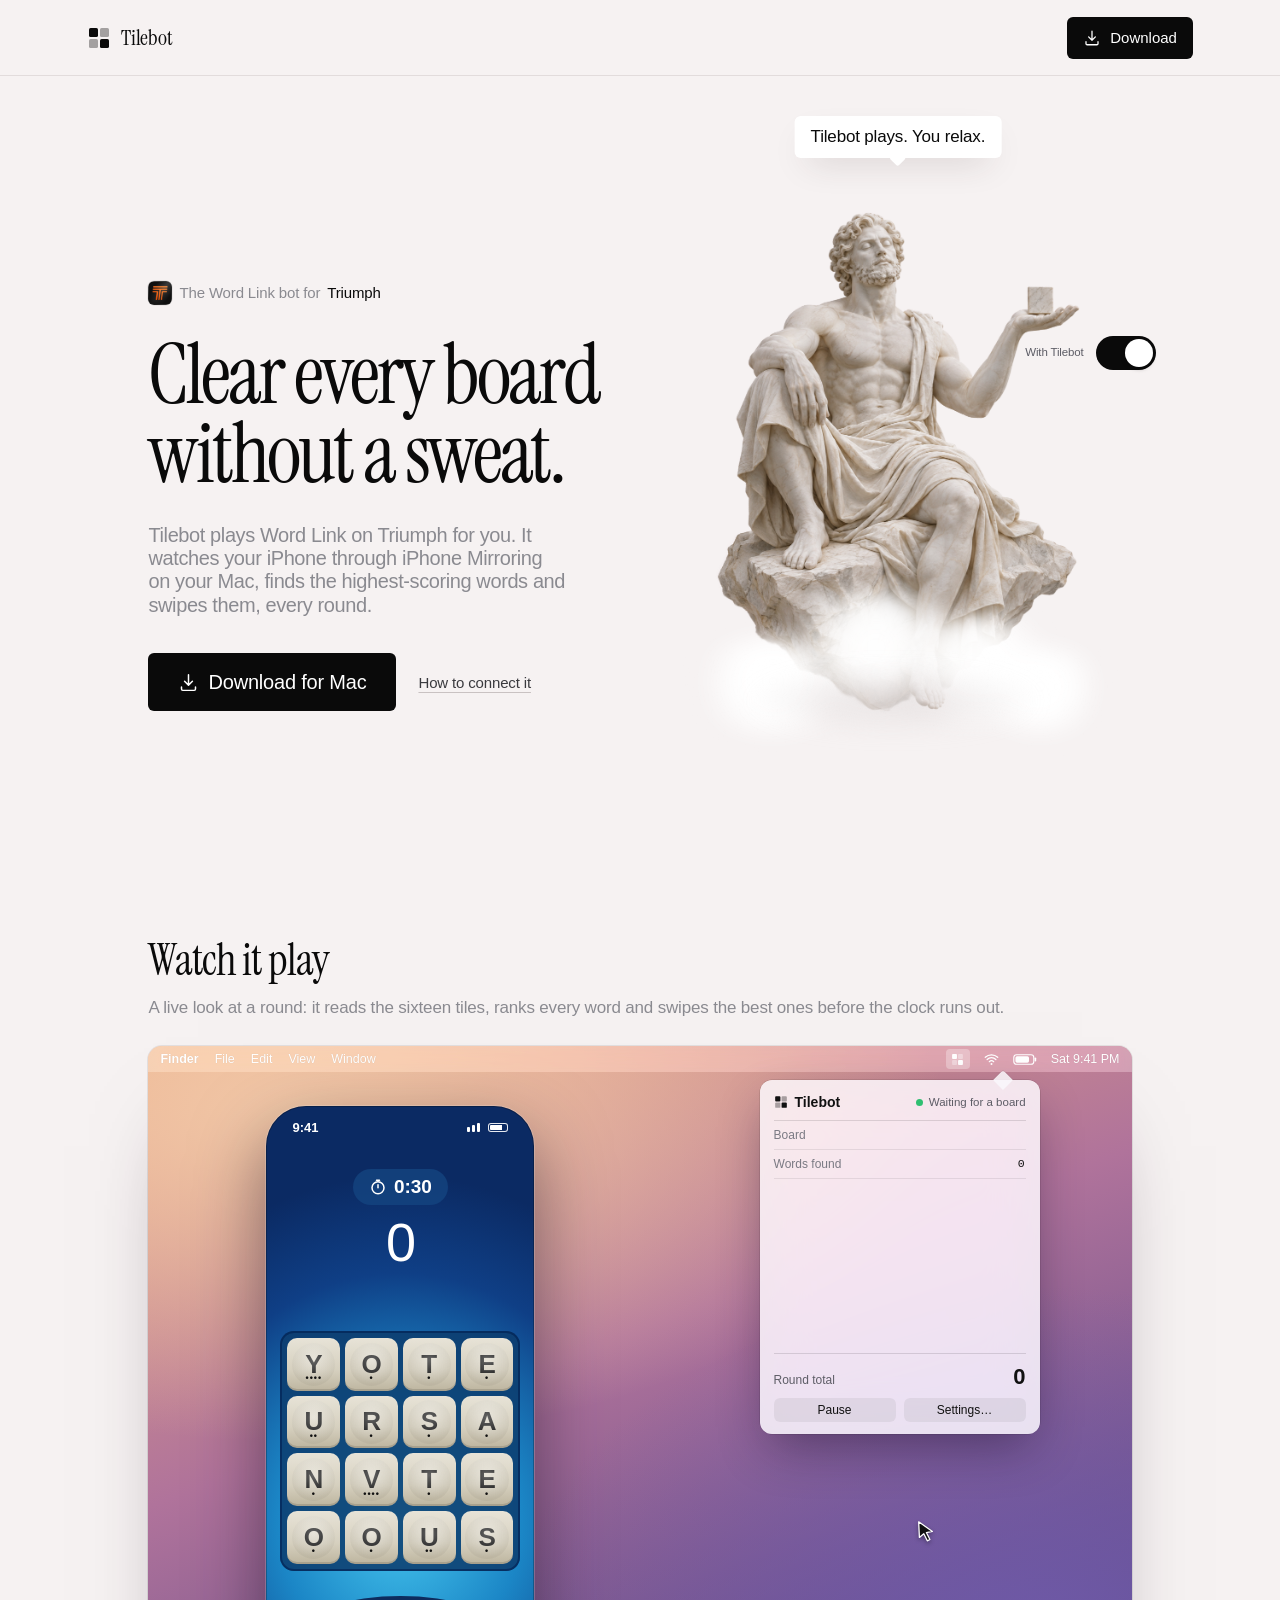
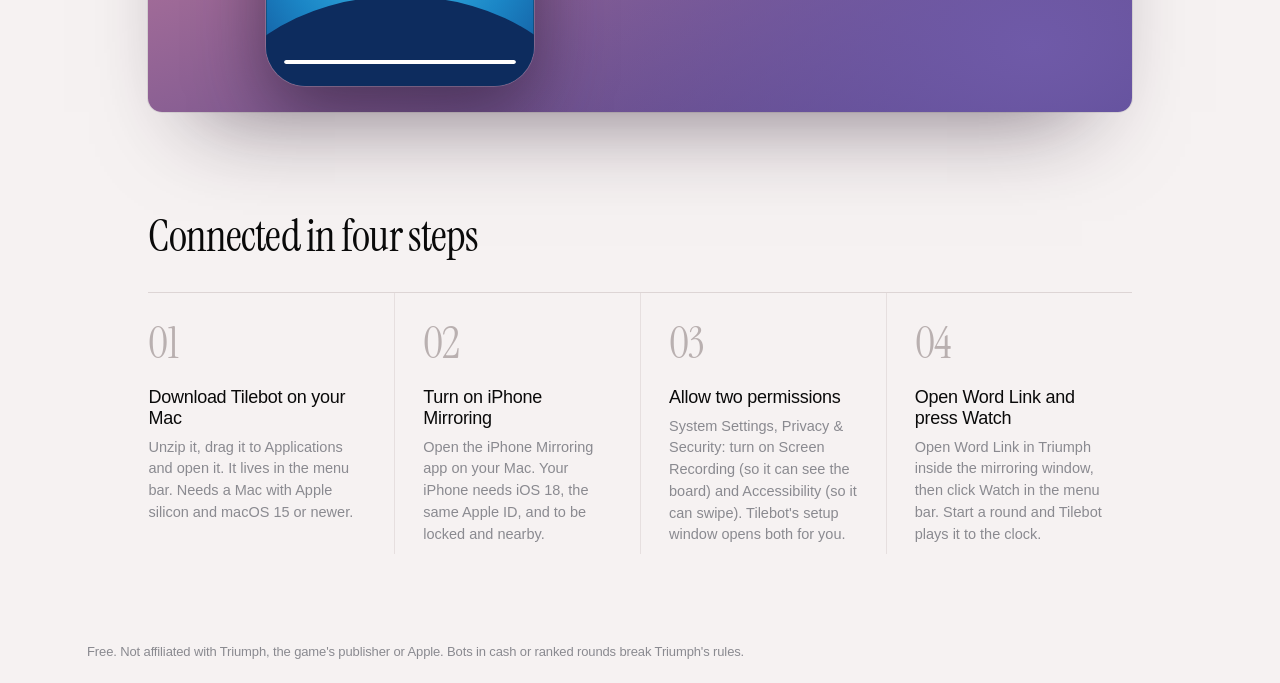
==== commit 8a1300b6: "Realistic mirrored phone" ====
--- a/index.html
+++ b/index.html
@@ -10,7 +10,7 @@
 <link rel="preconnect" href="https://fonts.googleapis.com">
 <link rel="preconnect" href="https://fonts.gstatic.com" crossorigin>
 <link href="https://fonts.googleapis.com/css2?family=Instrument+Serif&family=Comic+Neue:wght@700&family=Space+Mono&family=Anton&display=swap" rel="stylesheet">
-<link rel="stylesheet" href="styles.css?v=7">
+<link rel="stylesheet" href="styles.css?v=8">
 </head>
 <body class="calm">
 
@@ -79,18 +79,15 @@
       </div>
     </div>
     <div class="desk">
-      <div class="mirror">
+      <div class="mirror"><div class="mirror-chrome"><span class="dots"><i></i><i></i><i></i></span></div>
         <div class="iph">
-          <div class="island"></div>
-          <div class="g-top">
-            <div class="g-score"><small>SCORE</small><b id="mScore">0</b></div>
-            <div class="g-round">Round 2 of 3</div>
-            <div class="g-time"><small>TIME</small><b id="mTime">0:30</b></div>
-          </div>
+          <div class="ios-status"><span>9:41</span><span class="ios-ic"><i></i><i></i><i></i><b></b></span></div>
+          <div class="g-time" id="mTimeWrap"><svg viewBox="0 0 24 24"><circle cx="12" cy="13" r="8" fill="none" stroke="currentColor" stroke-width="2"/><path d="M12 13V9M10 3h4" stroke="currentColor" stroke-width="2" stroke-linecap="round"/></svg><b id="mTime">0:30</b></div>
+          <div class="g-score"><b id="mScore">0</b></div>
+          <div class="g-word" id="mWord">&nbsp;</div>
+          <div class="g-tray"><div class="g-board" id="mBoard"><svg class="g-path"><defs><linearGradient id="gp" x1="0" x2="1"><stop offset="0" stop-color="#ffffff"/><stop offset="1" stop-color="#bfe9ff"/></linearGradient></defs><polyline id="mLine" points=""/></svg><div class="pop" id="mPop"></div></div></div>
+          <div class="g-bottom"></div>
           <div class="g-bar"><i id="mBar"></i></div>
-          <div class="g-word" id="mWord">&nbsp;</div>
-          <div class="g-board" id="mBoard"><svg class="g-path"><defs><linearGradient id="gp" x1="0" x2="1"><stop offset="0" stop-color="#ffb24d"/><stop offset="1" stop-color="#ff7a3d"/></linearGradient></defs><polyline id="mLine" points=""/></svg><div class="pop" id="mPop"></div></div>
-          <div class="g-foot"><span>Word Link</span></div>
         </div>
       </div>
       <svg class="cursor" id="mFinger" viewBox="0 0 24 24"><path d="M4 2l15 10.5-6.6 1.2 3.9 7.6-2.9 1.4-3.8-7.7L4.8 19z" fill="#111" stroke="#fff" stroke-width="1.4" stroke-linejoin="round"/></svg>
@@ -120,6 +117,6 @@
   <span data-calm="Free. Not affiliated with Triumph, the game's publisher or Apple. Bots in cash or ranked rounds break Triumph's rules." data-chaos="Free?? Not afiliated with antyhing.">Free. Not affiliated with Triumph, the game's publisher or Apple. Bots in cash or ranked rounds break Triumph's rules.</span>
 </footer>
 
-<script src="site.js?v=7" defer></script>
+<script src="site.js?v=8" defer></script>
 </body>
 </html>
--- a/styles.css
+++ b/styles.css
@@ -316,3 +316,37 @@
 }
 .mock { aspect-ratio: auto; height: clamp(600px, 52vw, 680px); }
 .mirror { top: calc(50% + 4px); }
+
+/* ---- iPhone Mirroring window + word-grid game, closer to the real thing ---- */
+.mirror { filter: drop-shadow(0 28px 36px rgba(20,10,30,.5)); }
+.mirror-chrome { position: absolute; top: -26px; left: 0; right: 0; height: 22px; display: flex; align-items: center; padding-left: 10px; opacity: .0; transition: opacity .3s; }
+.mock:hover .mirror-chrome { opacity: 1; }
+.mirror-chrome .dots { display: flex; gap: 6px; } .mirror-chrome .dots i { width: 10px; height: 10px; border-radius: 50%; background: #ff5f57; } .mirror-chrome .dots i:nth-child(2) { background: #febc2e; } .mirror-chrome .dots i:nth-child(3) { background: #28c840; }
+.iph { width: 268px; height: 580px; padding: 0; border-radius: 40px; background: radial-gradient(120% 60% at 50% 72%, #46c7ef 0%, #1b86c6 38%, #0f3f86 72%, #0b2a63 100%); box-shadow: 0 0 0 1px rgba(255,255,255,.18), inset 0 0 0 1px rgba(0,0,0,.25); color: #fff; }
+.island { display: none; }
+.ios-status { display: flex; justify-content: space-between; align-items: center; padding: 14px 26px 0; font-size: 13px; font-weight: 600; }
+.ios-ic { display: flex; gap: 2px; align-items: flex-end; }
+.ios-ic i { width: 3px; background: #fff; border-radius: 1px; } .ios-ic i:nth-child(1) { height: 5px; } .ios-ic i:nth-child(2) { height: 7px; } .ios-ic i:nth-child(3) { height: 9px; }
+.ios-ic b { width: 20px; height: 9px; margin-left: 6px; border-radius: 3px; border: 1.2px solid rgba(255,255,255,.9); background: linear-gradient(90deg, #fff 75%, transparent 75%); background-clip: content-box; padding: 1px; }
+.g-top { display: none; }
+.g-time { display: flex; align-items: center; gap: 7px; width: max-content; margin: 34px auto 0; padding: 7px 16px; border-radius: 999px; background: rgba(20,70,130,.75); font-size: 19px; font-weight: 600; font-variant-numeric: tabular-nums; }
+.g-time svg { width: 18px; height: 18px; }
+.g-time.low { background: rgba(170,40,40,.8); }
+.g-score { text-align: center; margin-top: 10px; } .g-score b { font-size: 54px; font-weight: 500; line-height: 1; font-variant-numeric: tabular-nums; letter-spacing: -0.02em; }
+.g-word { height: 34px; margin: 18px 0 10px; }
+.g-word span { background: rgba(255,255,255,.18); font-size: 16px; padding: 4px 14px; }
+.g-word.ok span { background: #2fbf71; }
+.g-tray { margin: 0 14px; padding: 7px; border-radius: 14px; background: rgba(12,60,110,.85); box-shadow: inset 0 0 0 2px rgba(0,30,80,.6); }
+.g-board { gap: 5px; }
+.g-board .t { border-radius: 10px; background: linear-gradient(180deg, #e7e3d7 0%, #d6d0bf 60%, #bdb59f 100%); box-shadow: inset 0 -2px 0 rgba(0,0,0,.12); color: #111; font-size: 26px; font-weight: 700; font-family: "Helvetica Neue", Arial, sans-serif; }
+.g-board .t::before { content: ""; position: absolute; inset: 9%; border-radius: 50%; background: radial-gradient(circle at 50% 40%, rgba(255,255,255,.35), rgba(0,0,0,.04) 70%); }
+.g-board .t sub { position: absolute; left: 0; right: 0; bottom: 14%; text-align: center; font-size: 0; }
+.g-board .t sub::after { content: attr(data-d); font-size: 9px; letter-spacing: 1px; color: #111; }
+.g-board .t.on { background: linear-gradient(180deg, #fff6c9, #ffd84d); color: #111; transform: scale(.95); box-shadow: 0 0 0 2px #fff; }
+.g-board .t.done { background: linear-gradient(180deg, #8ff0b4, #2fbf71); color: #0b3a20; box-shadow: none; }
+.g-board .t.on sub::after, .g-board .t.done sub::after { color: inherit; }
+.g-path polyline { stroke: url(#gp); stroke-width: 11; opacity: .85; }
+.g-bottom { position: absolute; left: -20%; right: -20%; bottom: -170px; height: 260px; border-radius: 50%; background: #0d2c5e; }
+.g-bar { position: absolute; left: 18px; right: 18px; bottom: 22px; height: 4px; margin: 0; background: rgba(255,255,255,.15); }
+.g-bar i { background: #fff; }
+.pop { top: 30%; font-size: 28px; }
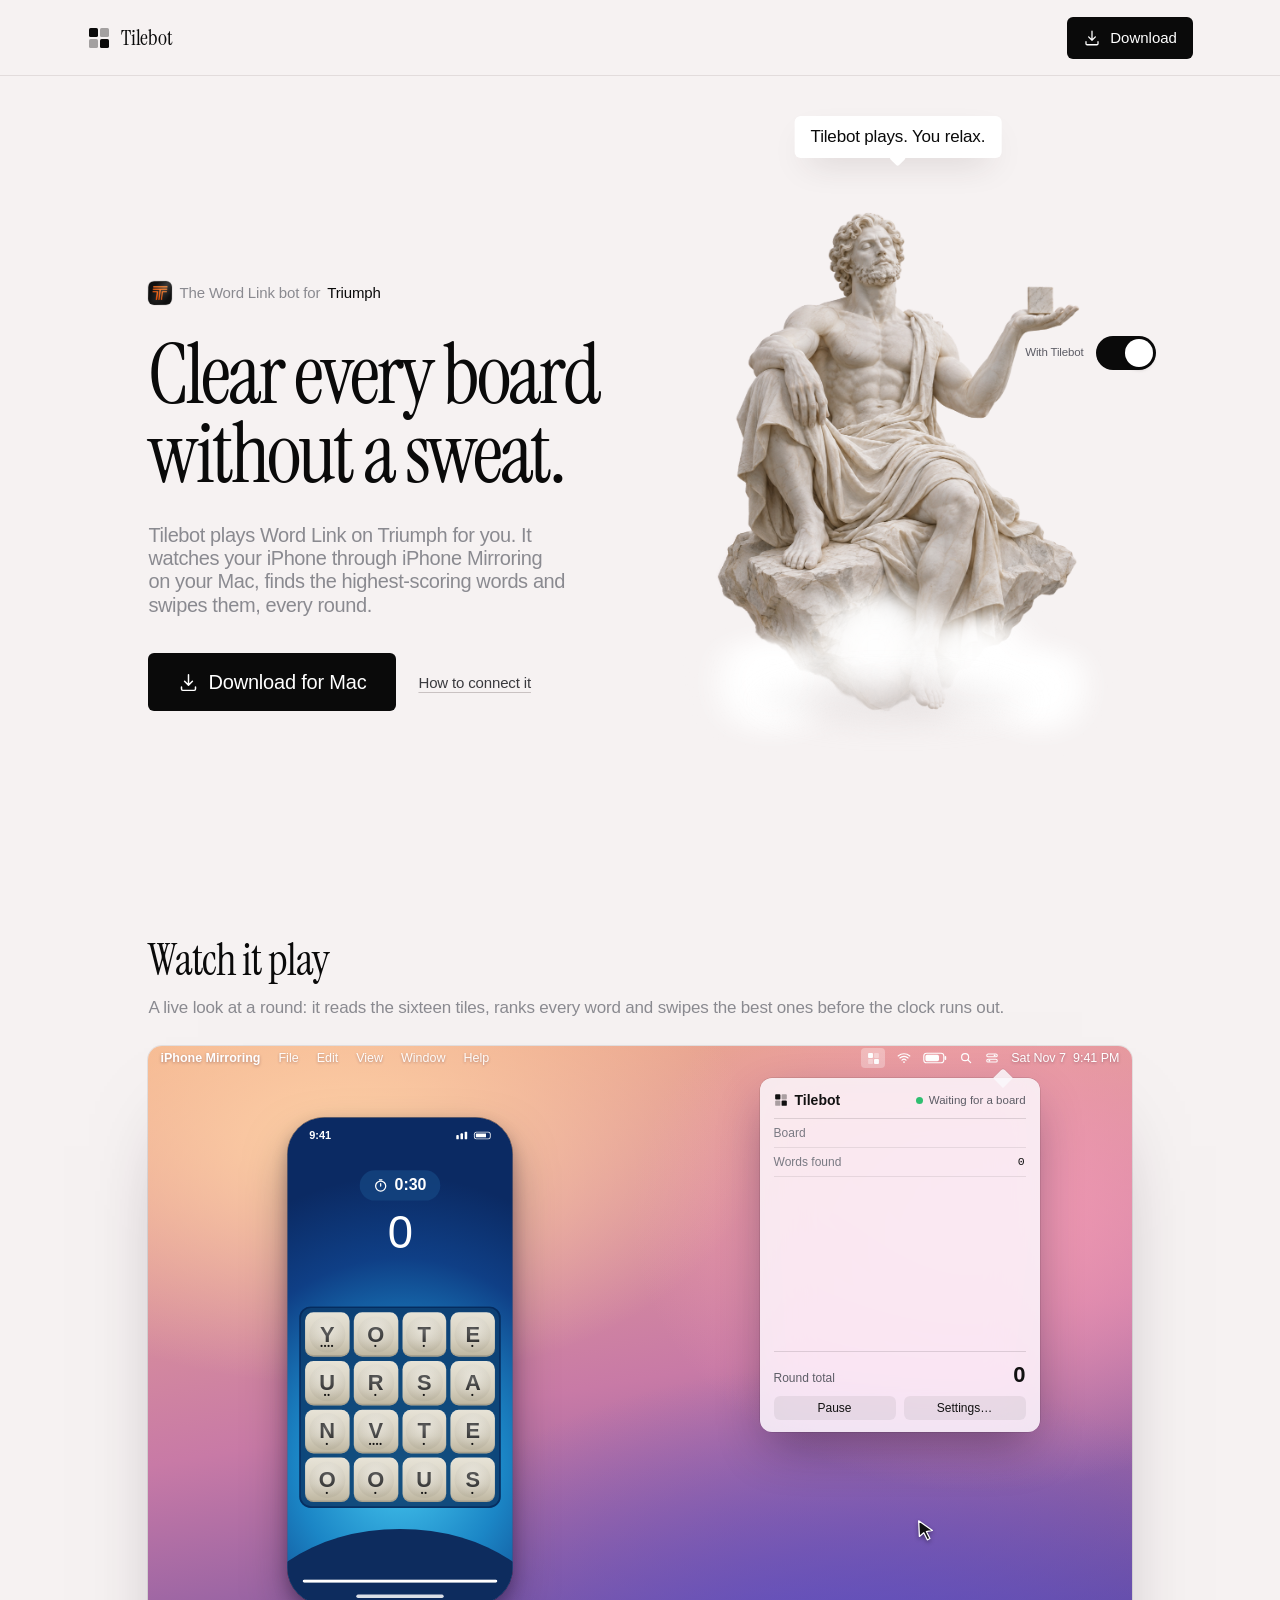
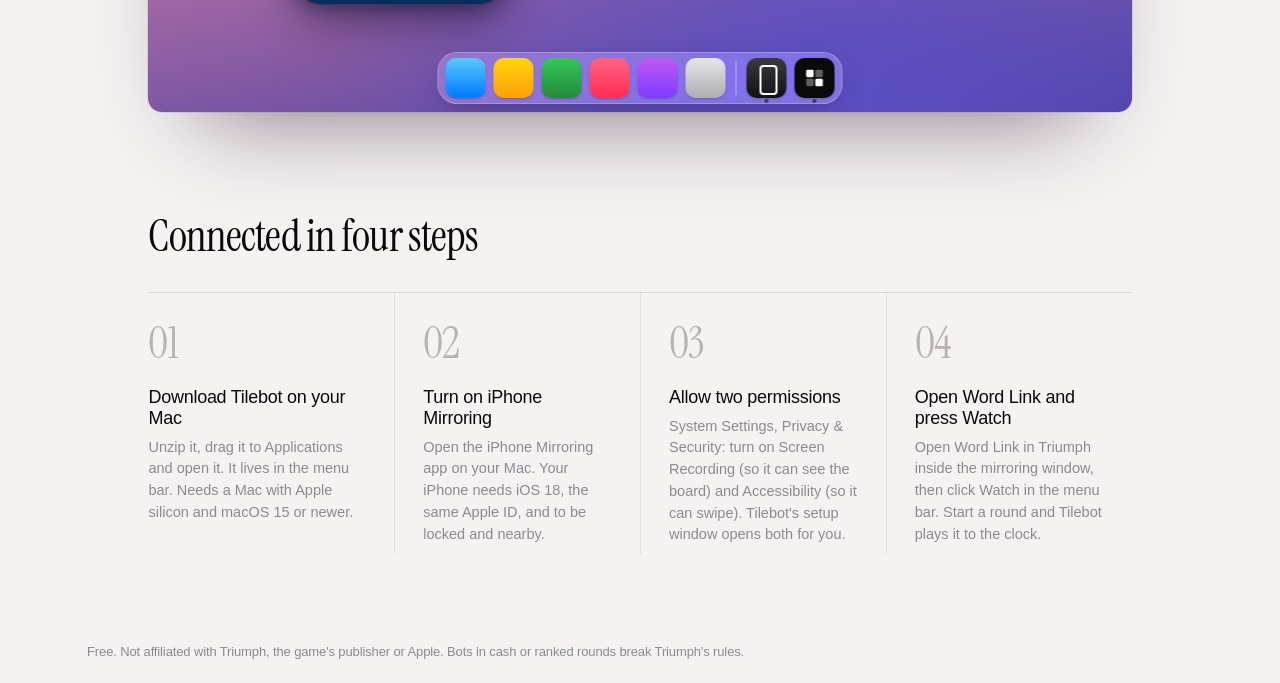
==== commit e6af5f0a: "Realistic mac desktop" ====
--- a/index.html
+++ b/index.html
@@ -10,7 +10,7 @@
 <link rel="preconnect" href="https://fonts.googleapis.com">
 <link rel="preconnect" href="https://fonts.gstatic.com" crossorigin>
 <link href="https://fonts.googleapis.com/css2?family=Instrument+Serif&family=Comic+Neue:wght@700&family=Space+Mono&family=Anton&display=swap" rel="stylesheet">
-<link rel="stylesheet" href="styles.css?v=8">
+<link rel="stylesheet" href="styles.css?v=9">
 </head>
 <body class="calm">
 
@@ -70,16 +70,16 @@
   <p class="demo-sub" data-calm="A live look at a round: it reads the sixteen tiles, ranks every word and swipes the best ones before the clock runs out." data-chaos="Or just squint and hope.">A live look at a round: it reads the sixteen tiles, ranks every word and swipes the best ones before the clock runs out.</p>
   <div class="mock" id="mock" aria-label="Animated mockup of Tilebot playing a round on a Mac">
     <div class="mbar">
-      <div class="mb-l"><b>Finder</b><span>File</span><span>Edit</span><span>View</span><span>Window</span></div>
+      <div class="mb-l"><b>iPhone Mirroring</b><span>File</span><span>Edit</span><span>View</span><span>Window</span><span>Help</span></div>
       <div class="mb-r">
         <span class="mb-tb on"><svg viewBox="0 0 24 24"><rect x="2" y="2" width="9" height="9" rx="1.6"/><rect x="13" y="2" width="9" height="9" rx="1.6" opacity=".35"/><rect x="2" y="13" width="9" height="9" rx="1.6" opacity=".35"/><rect x="13" y="13" width="9" height="9" rx="1.6"/></svg></span>
         <svg class="mb-ico" viewBox="0 0 24 24"><path d="M2 8.5a15 15 0 0120 0M5 12a10 10 0 0114 0M8.5 15.5a5 5 0 017 0" fill="none" stroke="currentColor" stroke-width="2" stroke-linecap="round"/><circle cx="12" cy="19" r="1.6"/></svg>
         <svg class="mb-ico bat" viewBox="0 0 30 14"><rect x="1" y="1" width="25" height="12" rx="3.5" fill="none" stroke="currentColor" stroke-width="1.4"/><rect x="3" y="3" width="17" height="8" rx="2"/><rect x="27" y="4.5" width="2" height="5" rx="1"/></svg>
-        <span id="mClock">Sat 9:41 PM</span>
+        <svg class="mb-ico" viewBox="0 0 24 24"><circle cx="10.5" cy="10.5" r="6" fill="none" stroke="currentColor" stroke-width="2"/><path d="M15 15l5 5" stroke="currentColor" stroke-width="2" stroke-linecap="round"/></svg><svg class="mb-ico" viewBox="0 0 24 24"><rect x="3" y="5" width="18" height="5" rx="2.5" fill="none" stroke="currentColor" stroke-width="1.8"/><rect x="3" y="14" width="18" height="5" rx="2.5" fill="none" stroke="currentColor" stroke-width="1.8"/><circle cx="16.5" cy="7.5" r="1.6"/><circle cx="7.5" cy="16.5" r="1.6"/></svg><span id="mClock">Sat Nov 7&nbsp;&nbsp;9:41 PM</span>
       </div>
     </div>
     <div class="desk">
-      <div class="mirror"><div class="mirror-chrome"><span class="dots"><i></i><i></i><i></i></span></div>
+      <div class="mirror"><div class="mirror-chrome"><span class="dots"><i></i><i></i><i></i></span><span class="mc-btns"><svg viewBox="0 0 24 24"><rect x="4" y="4" width="6" height="6" rx="1.5"/><rect x="14" y="4" width="6" height="6" rx="1.5"/><rect x="4" y="14" width="6" height="6" rx="1.5"/><rect x="14" y="14" width="6" height="6" rx="1.5"/></svg><svg viewBox="0 0 24 24"><rect x="7" y="3" width="10" height="16" rx="2" fill="none" stroke="currentColor" stroke-width="1.8"/><rect x="3" y="6" width="3" height="10" rx="1"/><rect x="18" y="6" width="3" height="10" rx="1"/></svg></span></div>
         <div class="iph">
           <div class="ios-status"><span>9:41</span><span class="ios-ic"><i></i><i></i><i></i><b></b></span></div>
           <div class="g-time" id="mTimeWrap"><svg viewBox="0 0 24 24"><circle cx="12" cy="13" r="8" fill="none" stroke="currentColor" stroke-width="2"/><path d="M12 13V9M10 3h4" stroke="currentColor" stroke-width="2" stroke-linecap="round"/></svg><b id="mTime">0:30</b></div>
@@ -88,9 +88,11 @@
           <div class="g-tray"><div class="g-board" id="mBoard"><svg class="g-path"><defs><linearGradient id="gp" x1="0" x2="1"><stop offset="0" stop-color="#ffffff"/><stop offset="1" stop-color="#bfe9ff"/></linearGradient></defs><polyline id="mLine" points=""/></svg><div class="pop" id="mPop"></div></div></div>
           <div class="g-bottom"></div>
           <div class="g-bar"><i id="mBar"></i></div>
+          <div class="home-ind"></div>
         </div>
       </div>
       <svg class="cursor" id="mFinger" viewBox="0 0 24 24"><path d="M4 2l15 10.5-6.6 1.2 3.9 7.6-2.9 1.4-3.8-7.7L4.8 19z" fill="#111" stroke="#fff" stroke-width="1.4" stroke-linejoin="round"/></svg>
+      <div class="dock" aria-hidden="true"><i style="--c1:#5ac8fa;--c2:#007aff"></i><i style="--c1:#ffd60a;--c2:#ff9f0a"></i><i style="--c1:#34c759;--c2:#248a3d"></i><i style="--c1:#ff6482;--c2:#ff2d55"></i><i style="--c1:#bf5af2;--c2:#7d3cff"></i><i style="--c1:#e5e5ea;--c2:#aeaeb2"></i><span class="sep"></span><i class="dock-mirror"></i><i class="dock-tb"><svg viewBox="0 0 24 24"><rect x="2" y="2" width="9" height="9" rx="1.6"/><rect x="13" y="2" width="9" height="9" rx="1.6" opacity=".35"/><rect x="2" y="13" width="9" height="9" rx="1.6" opacity=".35"/><rect x="13" y="13" width="9" height="9" rx="1.6"/></svg></i></div>
       <div class="pop-over">
         <div class="po-head"><span class="tp-logo"><svg viewBox="0 0 24 24"><rect x="2" y="2" width="9" height="9" rx="1.6"/><rect x="13" y="2" width="9" height="9" rx="1.6" opacity=".35"/><rect x="2" y="13" width="9" height="9" rx="1.6" opacity=".35"/><rect x="13" y="13" width="9" height="9" rx="1.6"/></svg>Tilebot</span><span class="live"><i></i><span id="mLive">Reading board</span></span></div>
         <div class="po-row"><small>Board</small><span id="mRead"></span></div>
@@ -117,6 +119,6 @@
   <span data-calm="Free. Not affiliated with Triumph, the game's publisher or Apple. Bots in cash or ranked rounds break Triumph's rules." data-chaos="Free?? Not afiliated with antyhing.">Free. Not affiliated with Triumph, the game's publisher or Apple. Bots in cash or ranked rounds break Triumph's rules.</span>
 </footer>
 
-<script src="site.js?v=8" defer></script>
+<script src="site.js?v=9" defer></script>
 </body>
 </html>
--- a/styles.css
+++ b/styles.css
@@ -350,3 +350,36 @@
 .g-bar { position: absolute; left: 18px; right: 18px; bottom: 22px; height: 4px; margin: 0; background: rgba(255,255,255,.15); }
 .g-bar i { background: #fff; }
 .pop { top: 30%; font-size: 28px; }
+
+/* ---- macOS realism pass ---- */
+.mock { background:
+  radial-gradient(70% 60% at 20% 15%, #ffd2a6 0%, rgba(255,210,166,0) 60%),
+  radial-gradient(60% 70% at 85% 25%, #f39ab5 0%, rgba(243,154,181,0) 60%),
+  radial-gradient(80% 80% at 70% 100%, #5b4fc4 0%, rgba(91,79,196,0) 65%),
+  linear-gradient(170deg, #f2b08a 0%, #c87aa6 50%, #4a3fa0 100%); }
+.mbar { height: 24px; background: transparent; backdrop-filter: none; -webkit-backdrop-filter: none; text-shadow: 0 1px 3px rgba(60,20,40,.35); font-size: 12.5px; }
+.mb-l { gap: 18px; } .mb-l span { font-weight: 400; opacity: .95; }
+.mb-r { gap: 12px; }
+.mb-ico { width: 14px; height: 14px; }
+.desk { inset: 24px 0 0 0; }
+/* the mirroring window is the screen only - no phone body */
+.iph { box-shadow: 0 0 0 .5px rgba(0,0,0,.55), 0 24px 60px -12px rgba(10,5,30,.55), 0 8px 18px rgba(10,5,30,.25); border-radius: 44px; }
+.mirror { filter: none; top: calc(50% - 28px); }
+.home-ind { position: absolute; left: 50%; bottom: 8px; width: 104px; height: 4px; margin-left: -52px; border-radius: 3px; background: rgba(255,255,255,.85); z-index: 3; }
+.g-bar { bottom: 26px; }
+.mirror-chrome { top: 0; left: 0; right: 0; height: 36px; z-index: 5; padding: 0 14px; justify-content: space-between; border-radius: 44px 44px 0 0; background: linear-gradient(rgba(30,30,40,.55), rgba(30,30,40,0)); opacity: 0; transition: opacity .25s; pointer-events: none; }
+.mirror:hover .mirror-chrome, .mock.show-chrome .mirror-chrome { opacity: 1; }
+.mc-btns { display: flex; gap: 12px; } .mc-btns svg { width: 15px; height: 15px; fill: #fff; color: #fff; }
+.mirror-chrome .dots { padding-left: 8px; }
+/* dock */
+.dock { position: absolute; left: 50%; bottom: 8px; transform: translateX(-50%); display: flex; align-items: center; gap: 8px; padding: 6px 8px; border-radius: 20px; background: rgba(255,255,255,.22); backdrop-filter: blur(24px) saturate(1.6); -webkit-backdrop-filter: blur(24px) saturate(1.6); box-shadow: inset 0 0 0 .5px rgba(255,255,255,.45), 0 10px 30px -10px rgba(20,10,40,.35); z-index: 4; }
+.dock i { position: relative; width: 40px; height: 40px; border-radius: 10px; background: linear-gradient(180deg, var(--c1, #ddd), var(--c2, #999)); box-shadow: 0 1px 2px rgba(0,0,0,.2); }
+.dock .sep { width: 1px; height: 34px; background: rgba(255,255,255,.45); margin: 0 2px; }
+.dock .dock-mirror { background: linear-gradient(180deg, #3a3a40, #121216); }
+.dock .dock-mirror::before { content: ""; position: absolute; left: 13px; top: 7px; width: 14px; height: 26px; border-radius: 4px; border: 2px solid #fff; }
+.dock .dock-tb { background: #0a0a0a; display: grid; place-items: center; }
+.dock .dock-tb svg { width: 20px; height: 20px; fill: #fff; }
+.dock .dock-mirror::after, .dock .dock-tb::after { content: ""; position: absolute; left: 50%; bottom: -5px; width: 4px; height: 4px; margin-left: -2px; border-radius: 50%; background: rgba(40,20,40,.7); }
+@media (max-width: 860px) { .dock { display: none; } .mirror { top: 52%; } }
+.mirror { top: calc(50% - 30px); transform: translateY(-50%) scale(.84); transform-origin: center; }
+@media (max-width: 860px) { .mirror { left: 50%; top: 50%; transform: translate(-50%, -50%) scale(.8); } }
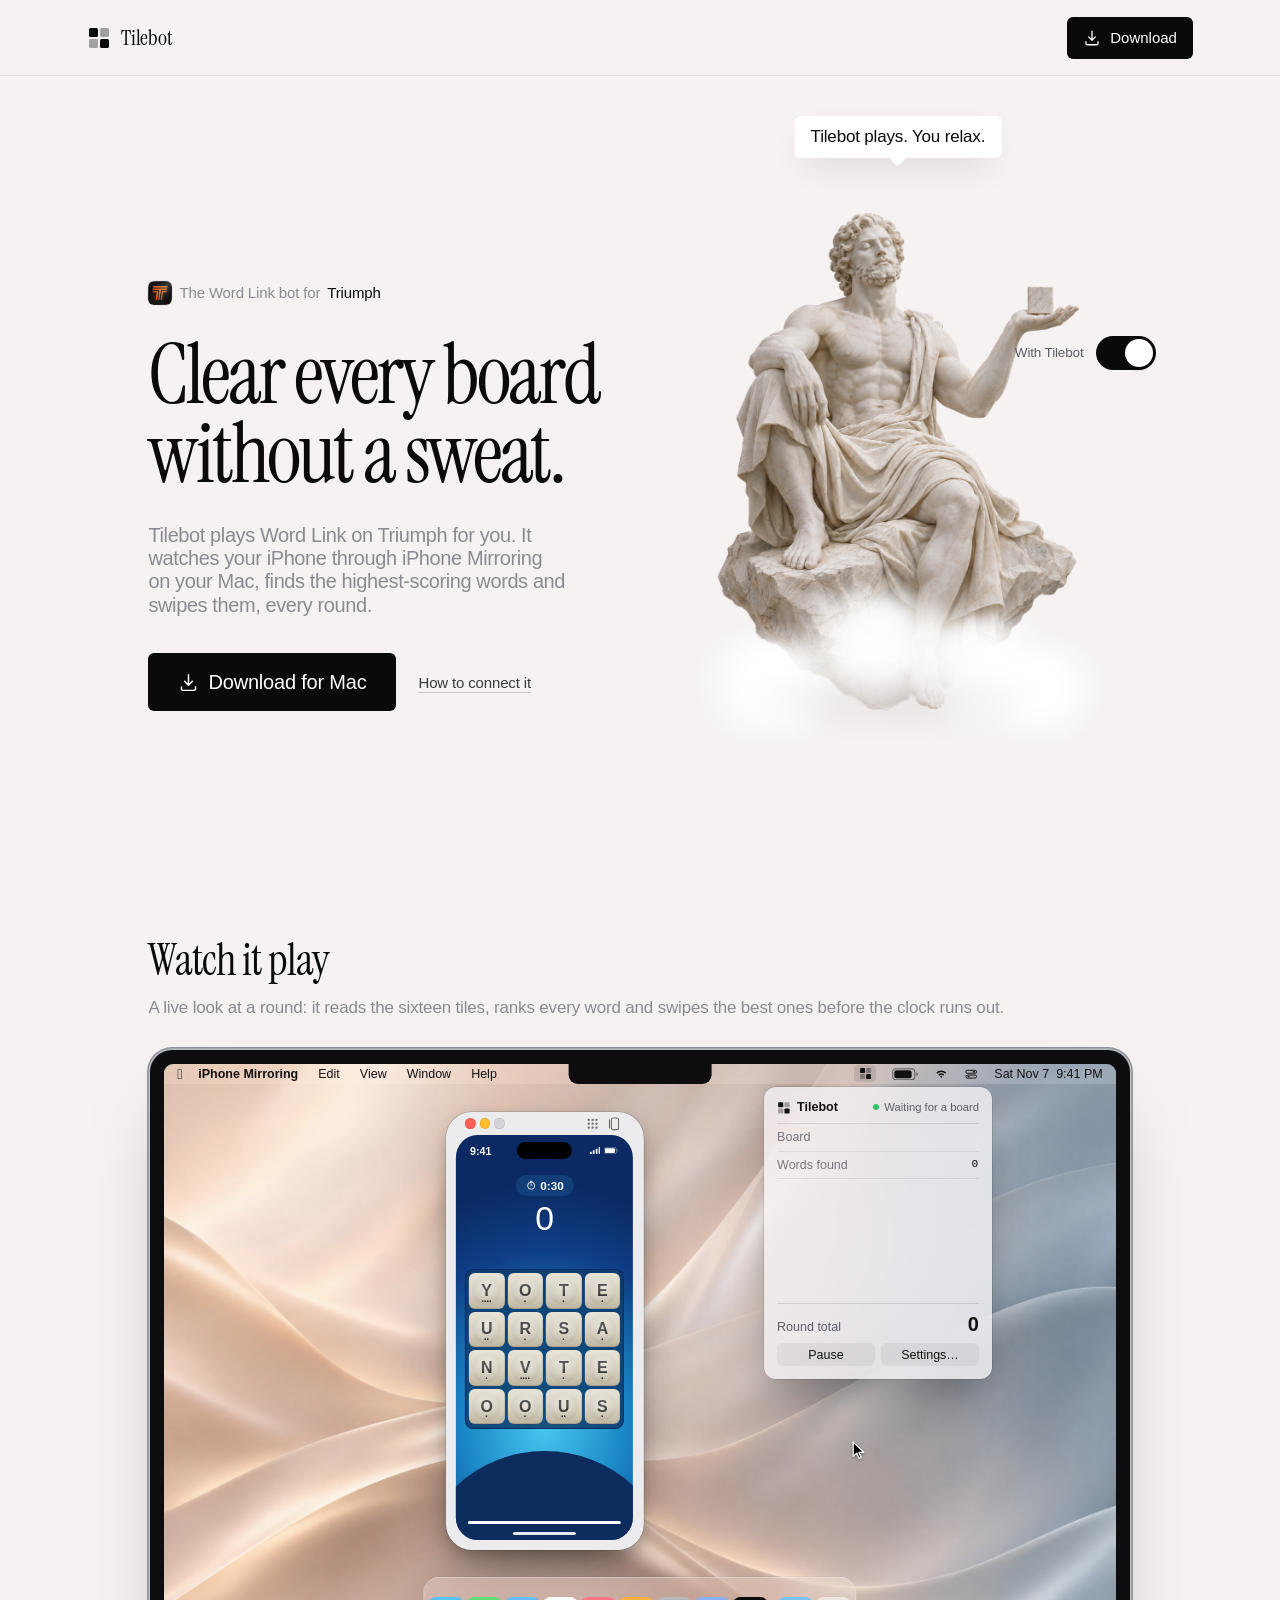
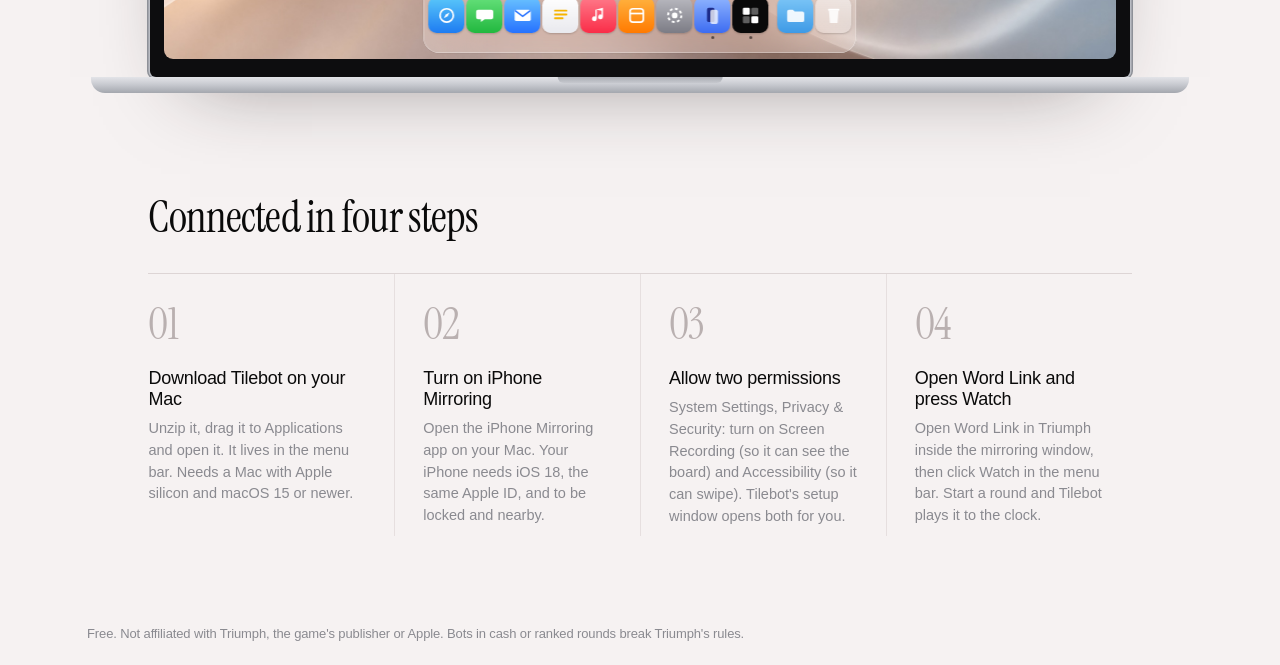
==== commit 680ba5b3: "MacBook demo" ====
--- a/index.html
+++ b/index.html
@@ -10,7 +10,7 @@
 <link rel="preconnect" href="https://fonts.googleapis.com">
 <link rel="preconnect" href="https://fonts.gstatic.com" crossorigin>
 <link href="https://fonts.googleapis.com/css2?family=Instrument+Serif&family=Comic+Neue:wght@700&family=Space+Mono&family=Anton&display=swap" rel="stylesheet">
-<link rel="stylesheet" href="styles.css?v=9">
+<link rel="stylesheet" href="styles.css?v=10">
 </head>
 <body class="calm">
 
@@ -68,42 +68,42 @@
 <section class="demo">
   <h2 data-calm="Watch it play" data-chaos="Wacth it plya">Watch it play</h2>
   <p class="demo-sub" data-calm="A live look at a round: it reads the sixteen tiles, ranks every word and swipes the best ones before the clock runs out." data-chaos="Or just squint and hope.">A live look at a round: it reads the sixteen tiles, ranks every word and swipes the best ones before the clock runs out.</p>
-  <div class="mock" id="mock" aria-label="Animated mockup of Tilebot playing a round on a Mac">
-    <div class="mbar">
-      <div class="mb-l"><b>iPhone Mirroring</b><span>File</span><span>Edit</span><span>View</span><span>Window</span><span>Help</span></div>
-      <div class="mb-r">
-        <span class="mb-tb on"><svg viewBox="0 0 24 24"><rect x="2" y="2" width="9" height="9" rx="1.6"/><rect x="13" y="2" width="9" height="9" rx="1.6" opacity=".35"/><rect x="2" y="13" width="9" height="9" rx="1.6" opacity=".35"/><rect x="13" y="13" width="9" height="9" rx="1.6"/></svg></span>
-        <svg class="mb-ico" viewBox="0 0 24 24"><path d="M2 8.5a15 15 0 0120 0M5 12a10 10 0 0114 0M8.5 15.5a5 5 0 017 0" fill="none" stroke="currentColor" stroke-width="2" stroke-linecap="round"/><circle cx="12" cy="19" r="1.6"/></svg>
-        <svg class="mb-ico bat" viewBox="0 0 30 14"><rect x="1" y="1" width="25" height="12" rx="3.5" fill="none" stroke="currentColor" stroke-width="1.4"/><rect x="3" y="3" width="17" height="8" rx="2"/><rect x="27" y="4.5" width="2" height="5" rx="1"/></svg>
-        <svg class="mb-ico" viewBox="0 0 24 24"><circle cx="10.5" cy="10.5" r="6" fill="none" stroke="currentColor" stroke-width="2"/><path d="M15 15l5 5" stroke="currentColor" stroke-width="2" stroke-linecap="round"/></svg><svg class="mb-ico" viewBox="0 0 24 24"><rect x="3" y="5" width="18" height="5" rx="2.5" fill="none" stroke="currentColor" stroke-width="1.8"/><rect x="3" y="14" width="18" height="5" rx="2.5" fill="none" stroke="currentColor" stroke-width="1.8"/><circle cx="16.5" cy="7.5" r="1.6"/><circle cx="7.5" cy="16.5" r="1.6"/></svg><span id="mClock">Sat Nov 7&nbsp;&nbsp;9:41 PM</span>
+  <div class="mac" id="mock" aria-label="Animated mockup of Tilebot playing a round on a Mac">
+    <div class="mac-lid"><div class="mac-display" id="macDisplay">
+      <div class="notch"></div>
+      <div class="menubar">
+        <div class="mb-left"><span class="apl">&#xF8FF;</span><b>iPhone Mirroring</b><span>Edit</span><span>View</span><span>Window</span><span>Help</span></div>
+        <div class="mb-right"><span class="mb-tb"><svg viewBox="0 0 24 24"><rect x="2" y="2" width="9" height="9" rx="1.6"/><rect x="13" y="2" width="9" height="9" rx="1.6" opacity=".35"/><rect x="2" y="13" width="9" height="9" rx="1.6" opacity=".35"/><rect x="13" y="13" width="9" height="9" rx="1.6"/></svg></span><svg class="mb-bat" viewBox="0 0 28 13"><rect x=".7" y=".7" width="23" height="11.6" rx="3.4" fill="none" stroke="currentColor" stroke-width="1.1" opacity=".55"/><rect x="2.4" y="2.4" width="18" height="8.2" rx="2"/><path d="M25.4 4.6v3.8c.9-.3 1.4-1 1.4-1.9s-.5-1.6-1.4-1.9z" opacity=".55"/></svg><svg class="mb-i" viewBox="0 0 24 24"><path d="M12 18.5l2.2-2.6a3.4 3.4 0 00-4.4 0zM6.9 12.6l1.6 1.9a5.6 5.6 0 017 0l1.6-1.9a8 8 0 00-10.2 0zM3.6 9.1l1.6 1.9a10.6 10.6 0 0113.6 0l1.6-1.9a13 13 0 00-16.8 0z"/></svg><svg class="mb-i" viewBox="0 0 24 24"><rect x="3" y="5.5" width="18" height="5" rx="2.5" fill="none" stroke="currentColor" stroke-width="1.6"/><circle cx="16.5" cy="8" r="1.7"/><rect x="3" y="13.5" width="18" height="5" rx="2.5" fill="none" stroke="currentColor" stroke-width="1.6"/><circle cx="7.5" cy="16" r="1.7"/></svg><span>Sat Nov 7&nbsp;&nbsp;9:41 PM</span></div>
       </div>
-    </div>
-    <div class="desk">
-      <div class="mirror"><div class="mirror-chrome"><span class="dots"><i></i><i></i><i></i></span><span class="mc-btns"><svg viewBox="0 0 24 24"><rect x="4" y="4" width="6" height="6" rx="1.5"/><rect x="14" y="4" width="6" height="6" rx="1.5"/><rect x="4" y="14" width="6" height="6" rx="1.5"/><rect x="14" y="14" width="6" height="6" rx="1.5"/></svg><svg viewBox="0 0 24 24"><rect x="7" y="3" width="10" height="16" rx="2" fill="none" stroke="currentColor" stroke-width="1.8"/><rect x="3" y="6" width="3" height="10" rx="1"/><rect x="18" y="6" width="3" height="10" rx="1"/></svg></span></div>
-        <div class="iph">
-          <div class="ios-status"><span>9:41</span><span class="ios-ic"><i></i><i></i><i></i><b></b></span></div>
-          <div class="g-time" id="mTimeWrap"><svg viewBox="0 0 24 24"><circle cx="12" cy="13" r="8" fill="none" stroke="currentColor" stroke-width="2"/><path d="M12 13V9M10 3h4" stroke="currentColor" stroke-width="2" stroke-linecap="round"/></svg><b id="mTime">0:30</b></div>
-          <div class="g-score"><b id="mScore">0</b></div>
-          <div class="g-word" id="mWord">&nbsp;</div>
-          <div class="g-tray"><div class="g-board" id="mBoard"><svg class="g-path"><defs><linearGradient id="gp" x1="0" x2="1"><stop offset="0" stop-color="#ffffff"/><stop offset="1" stop-color="#bfe9ff"/></linearGradient></defs><polyline id="mLine" points=""/></svg><div class="pop" id="mPop"></div></div></div>
-          <div class="g-bottom"></div>
-          <div class="g-bar"><i id="mBar"></i></div>
-          <div class="home-ind"></div>
+      <div class="desk">
+        <div class="mwin">
+          <div class="mw-bar"><span class="tl"><i></i><i></i><i></i></span><span class="mw-btns"><svg viewBox="0 0 24 24"><circle cx="6" cy="6" r="1.8"/><circle cx="12" cy="6" r="1.8"/><circle cx="18" cy="6" r="1.8"/><circle cx="6" cy="12" r="1.8"/><circle cx="12" cy="12" r="1.8"/><circle cx="18" cy="12" r="1.8"/><circle cx="6" cy="18" r="1.8"/><circle cx="12" cy="18" r="1.8"/><circle cx="18" cy="18" r="1.8"/></svg><svg viewBox="0 0 24 24"><rect x="7" y="3" width="11" height="18" rx="2.5" fill="none" stroke="currentColor" stroke-width="1.7"/><path d="M4 6v12" stroke="currentColor" stroke-width="1.7" stroke-linecap="round"/></svg></span></div>
+          <div class="screen">
+            <div class="ios-bar"><span>9:41</span><span class="isl"></span><span class="ios-r"><svg viewBox="0 0 18 12"><rect x="0" y="8" width="3" height="4" rx="1"/><rect x="5" y="5.5" width="3" height="6.5" rx="1"/><rect x="10" y="3" width="3" height="9" rx="1"/><rect x="15" y="0" width="3" height="12" rx="1"/></svg><svg viewBox="0 0 26 12"><rect x=".5" y=".5" width="21" height="11" rx="3.3" fill="none" stroke="currentColor" opacity=".5"/><rect x="2" y="2" width="17" height="8" rx="2"/><path d="M23 4v4c.8-.3 1.2-1 1.2-2s-.4-1.7-1.2-2z" opacity=".5"/></svg></span></div>
+            <div class="g-time" id="mTimeWrap"><svg viewBox="0 0 24 24"><circle cx="12" cy="13" r="8" fill="none" stroke="currentColor" stroke-width="2"/><path d="M12 13V9M10 3h4" stroke="currentColor" stroke-width="2" stroke-linecap="round"/></svg><b id="mTime">0:30</b></div>
+            <div class="g-score"><b id="mScore">0</b></div>
+            <div class="g-word" id="mWord">&nbsp;</div>
+            <div class="g-tray"><div class="g-board" id="mBoard"><svg class="g-path"><defs><linearGradient id="gp" x1="0" x2="1"><stop offset="0" stop-color="#ffffff"/><stop offset="1" stop-color="#bfe9ff"/></linearGradient></defs><polyline id="mLine" points=""/></svg><div class="pop" id="mPop"></div></div></div>
+            <div class="g-bottom"></div>
+            <div class="g-bar"><i id="mBar"></i></div>
+            <div class="home-ind"></div>
+          </div>
         </div>
+        <svg class="cursor" id="mFinger" viewBox="0 0 24 24"><path d="M5 2.5v17.2l4.2-4 2.9 6.6 2.6-1.1-2.9-6.5h6z" fill="#000" stroke="#fff" stroke-width="1.5" stroke-linejoin="round"/></svg>
+        <div class="pop-over">
+          <div class="po-head"><span class="tp-logo"><svg viewBox="0 0 24 24"><rect x="2" y="2" width="9" height="9" rx="1.6"/><rect x="13" y="2" width="9" height="9" rx="1.6" opacity=".35"/><rect x="2" y="13" width="9" height="9" rx="1.6" opacity=".35"/><rect x="13" y="13" width="9" height="9" rx="1.6"/></svg>Tilebot</span><span class="live"><i></i><span id="mLive">Reading board</span></span></div>
+          <div class="po-row"><small>Board</small><span id="mRead"></span></div>
+          <div class="po-row"><small>Words found</small><span id="mFound">0</span></div>
+          <ol class="tp-list" id="mList"></ol>
+          <div class="po-total"><span>Round total</span><b id="mTotal">0</b></div>
+          <div class="po-btns"><span id="mbState">Pause</span><span>Settings…</span></div>
+        </div>
+        <div class="dock2"><i style="--c1:#5ac8fa;--c2:#1e7cf2"><svg viewBox="0 0 24 24"><circle cx="12" cy="12" r="7" fill="none" stroke="#fff" stroke-width="1.8"/><path d="M15 9l-2 4-4 2 2-4z" fill="#fff"/></svg></i><i style="--c1:#65e07a;--c2:#22b83f"><svg viewBox="0 0 24 24"><path d="M5 6h14a2 2 0 012 2v6a2 2 0 01-2 2h-7l-4 3v-3H5a2 2 0 01-2-2V8a2 2 0 012-2z" fill="#fff"/></svg></i><i style="--c1:#6ac3ff;--c2:#2672ff"><svg viewBox="0 0 24 24"><rect x="3.5" y="6" width="17" height="12" rx="2" fill="#fff"/><path d="M4 7l8 6 8-6" fill="none" stroke="#2672ff" stroke-width="1.6"/></svg></i><i style="--c1:#ffffff;--c2:#e9e9ee"><svg viewBox="0 0 24 24"><path d="M6 7h12M6 11h12M6 15h8" stroke="#f5b400" stroke-width="2" stroke-linecap="round"/></svg></i><i style="--c1:#ff7a8a;--c2:#fa2d48"><svg viewBox="0 0 24 24"><path d="M10 6v9.5a2.5 2.5 0 11-1.5-2.3V6l8-2v9.5a2.5 2.5 0 11-1.5-2.3V7z" fill="#fff"/></svg></i><i style="--c1:#ffb340;--c2:#ff7a00"><svg viewBox="0 0 24 24"><rect x="5" y="5" width="14" height="14" rx="3" fill="none" stroke="#fff" stroke-width="1.8"/><path d="M5 10h14" stroke="#fff" stroke-width="1.8"/></svg></i><i style="--c1:#b9b9c0;--c2:#7c7c85"><svg viewBox="0 0 24 24"><circle cx="12" cy="12" r="3" fill="#fff"/><circle cx="12" cy="12" r="7" fill="none" stroke="#fff" stroke-width="2" stroke-dasharray="3 2.5"/></svg></i><i class="d-mirror run"><svg viewBox="0 0 24 24"><rect x="6" y="4" width="8" height="15" rx="2" fill="#1d2c8a"/><rect x="9.5" y="6" width="8" height="15" rx="2" fill="#fff" opacity=".75"/></svg></i><i class="d-tb run"><svg viewBox="0 0 24 24"><rect x="2" y="2" width="9" height="9" rx="1.6"/><rect x="13" y="2" width="9" height="9" rx="1.6" opacity=".35"/><rect x="2" y="13" width="9" height="9" rx="1.6" opacity=".35"/><rect x="13" y="13" width="9" height="9" rx="1.6"/></svg></i><span class="sep"></span><i style="--c1:#7cc6f7;--c2:#3e9ae6"><svg viewBox="0 0 24 24"><path d="M3 8a2 2 0 012-2h4l2 2h8a2 2 0 012 2v7a2 2 0 01-2 2H5a2 2 0 01-2-2z" fill="#fff" opacity=".9"/></svg></i><i class="trash"><svg viewBox="0 0 24 24"><path d="M7 7h10l-1 13H8z" fill="#fff" opacity=".85"/><rect x="6" y="5" width="12" height="2" rx="1" fill="#fff"/></svg></i></div>
       </div>
-      <svg class="cursor" id="mFinger" viewBox="0 0 24 24"><path d="M4 2l15 10.5-6.6 1.2 3.9 7.6-2.9 1.4-3.8-7.7L4.8 19z" fill="#111" stroke="#fff" stroke-width="1.4" stroke-linejoin="round"/></svg>
-      <div class="dock" aria-hidden="true"><i style="--c1:#5ac8fa;--c2:#007aff"></i><i style="--c1:#ffd60a;--c2:#ff9f0a"></i><i style="--c1:#34c759;--c2:#248a3d"></i><i style="--c1:#ff6482;--c2:#ff2d55"></i><i style="--c1:#bf5af2;--c2:#7d3cff"></i><i style="--c1:#e5e5ea;--c2:#aeaeb2"></i><span class="sep"></span><i class="dock-mirror"></i><i class="dock-tb"><svg viewBox="0 0 24 24"><rect x="2" y="2" width="9" height="9" rx="1.6"/><rect x="13" y="2" width="9" height="9" rx="1.6" opacity=".35"/><rect x="2" y="13" width="9" height="9" rx="1.6" opacity=".35"/><rect x="13" y="13" width="9" height="9" rx="1.6"/></svg></i></div>
-      <div class="pop-over">
-        <div class="po-head"><span class="tp-logo"><svg viewBox="0 0 24 24"><rect x="2" y="2" width="9" height="9" rx="1.6"/><rect x="13" y="2" width="9" height="9" rx="1.6" opacity=".35"/><rect x="2" y="13" width="9" height="9" rx="1.6" opacity=".35"/><rect x="13" y="13" width="9" height="9" rx="1.6"/></svg>Tilebot</span><span class="live"><i></i><span id="mLive">Reading board</span></span></div>
-        <div class="po-row"><small>Board</small><span id="mRead"></span></div>
-        <div class="po-row"><small>Words found</small><span id="mFound">0</span></div>
-        <ol class="tp-list" id="mList"></ol>
-        <div class="po-total"><span>Round total</span><b id="mTotal">0</b></div>
-        <div class="po-btns"><span id="mbState">Pause</span><span>Settings…</span></div>
-      </div>
-    </div>
+    </div></div>
+    <div class="mac-base"><span></span></div>
   </div>
-</section>
+  </section>
 
 <section class="steps" id="setup">
   <h2 data-calm="Connected in four steps" data-chaos="Conected in fuor stpes">Connected in four steps</h2>
@@ -119,6 +119,6 @@
   <span data-calm="Free. Not affiliated with Triumph, the game's publisher or Apple. Bots in cash or ranked rounds break Triumph's rules." data-chaos="Free?? Not afiliated with antyhing.">Free. Not affiliated with Triumph, the game's publisher or Apple. Bots in cash or ranked rounds break Triumph's rules.</span>
 </footer>
 
-<script src="site.js?v=9" defer></script>
+<script src="site.js?v=10" defer></script>
 </body>
 </html>
--- a/styles.css
+++ b/styles.css
@@ -240,146 +240,99 @@
 .nav { flex: none; min-height: 76px; }
 
 
-/* ---------- realistic Mac desktop mockup ---------- */
-.mock { position: relative; margin-top: 28px; border-radius: 14px; overflow: hidden; aspect-ratio: 16 / 9.4; min-height: 520px; font-family: -apple-system, "SF Pro Text", "Helvetica Neue", Helvetica, Arial, sans-serif; color: #111;
-  background: radial-gradient(120% 90% at 15% 10%, #f3c9a8 0%, rgba(243,201,168,0) 55%), radial-gradient(90% 90% at 90% 90%, #6f5aa8 0%, rgba(111,90,168,0) 60%), linear-gradient(160deg, #e9a77f 0%, #b0739b 45%, #4b3f86 100%);
-  box-shadow: 0 0 0 1px rgba(0,0,0,.08), 0 50px 90px -50px rgba(40,20,40,.6); }
-.mbar { position: absolute; inset: 0 0 auto 0; height: 26px; display: flex; justify-content: space-between; align-items: center; padding: 0 12px; background: rgba(255,255,255,.28); backdrop-filter: blur(20px) saturate(1.6); -webkit-backdrop-filter: blur(20px) saturate(1.6); color: #fff; font-size: 12.5px; text-shadow: 0 0 1px rgba(0,0,0,.15); z-index: 5; }
-.mb-l { display: flex; gap: 16px; } .mb-l b { font-weight: 600; }
-.mb-r { display: flex; gap: 14px; align-items: center; }
-.mb-ico { width: 15px; height: 15px; fill: currentColor; } .mb-ico.bat { width: 24px; }
-.mb-tb { display: inline-grid; place-items: center; width: 24px; height: 20px; border-radius: 4px; }
-.mb-tb svg { width: 13px; height: 13px; fill: #fff; }
-.mb-tb.on { background: rgba(255,255,255,.3); }
-.desk { position: absolute; inset: 26px 0 0 0; }
-
-/* iPhone Mirroring window: just the phone, like the real app */
-.mirror { position: absolute; left: 12%; top: 50%; transform: translateY(-50%); filter: drop-shadow(0 30px 40px rgba(20,10,30,.45)); }
-.iph { position: relative; width: 262px; height: 540px; border-radius: 46px; padding: 54px 16px 18px; background: linear-gradient(180deg, #2a2340 0%, #1b1730 100%); box-shadow: inset 0 0 0 1.5px rgba(255,255,255,.08); overflow: hidden; color: #fff; }
-.island { position: absolute; top: 12px; left: 50%; width: 92px; height: 26px; margin-left: -46px; border-radius: 14px; background: #000; }
-.g-top { display: flex; justify-content: space-between; align-items: flex-end; }
-.g-top small { display: block; font-size: 9px; letter-spacing: .12em; color: #a79fd0; }
-.g-top b { font-size: 22px; font-weight: 700; font-variant-numeric: tabular-nums; letter-spacing: -0.02em; }
-.g-round { font-size: 10px; color: #c9c2ee; padding-bottom: 5px; }
-.g-time { text-align: right; } .g-time.low b { color: #ff6b5b; }
-.g-bar { height: 5px; border-radius: 3px; background: rgba(255,255,255,.12); margin: 12px 0 0; overflow: hidden; }
-.g-bar i { display: block; height: 100%; width: 100%; background: linear-gradient(90deg, #ffb24d, #ff7a3d); border-radius: 3px; transition: width .4s linear; }
-.g-word { height: 40px; margin: 14px 0 10px; display: grid; place-items: center; font-weight: 800; font-size: 20px; letter-spacing: .1em; color: #fff; }
-.g-word span { padding: 5px 14px; border-radius: 10px; background: rgba(255,255,255,.1); }
-.g-word.ok span { background: #2fbf71; }
-.g-board { position: relative; display: grid; grid-template-columns: repeat(4, 1fr); gap: 7px; }
-.g-board .t { position: relative; z-index: 1; aspect-ratio: 1; display: grid; place-items: center; border-radius: 11px; background: linear-gradient(180deg, #fff8ec, #f2e4cc); box-shadow: 0 3px 0 #c9b28d; font-weight: 800; font-size: 24px; color: #2c2140; transition: transform .12s, background .12s, color .12s; }
-.g-board .t sub { position: absolute; right: 6px; bottom: 4px; font-size: 9px; font-weight: 700; color: #a08a66; }
-.g-board .t.on { background: linear-gradient(180deg, #ffc46b, #ff8f3d); color: #fff; transform: translateY(1px) scale(.95); box-shadow: 0 2px 0 #c25f1d; }
-.g-board .t.on sub { color: rgba(255,255,255,.85); }
-.g-board .t.done { background: linear-gradient(180deg, #4fd88c, #26a95f); color: #fff; box-shadow: 0 2px 0 #1a7a44; }
-.g-board .t.done sub { color: rgba(255,255,255,.85); }
-.g-path { position: absolute; inset: 0; width: 100%; height: 100%; z-index: 2; pointer-events: none; overflow: visible; }
-.g-path polyline { fill: none; stroke: url(#gp); stroke-width: 10; stroke-linecap: round; stroke-linejoin: round; opacity: .75; }
-.pop { position: absolute; left: 50%; top: 40%; z-index: 4; transform: translate(-50%, 0); font-weight: 800; font-size: 26px; color: #fff; text-shadow: 0 3px 10px rgba(0,0,0,.4); opacity: 0; pointer-events: none; }
-.pop.go { animation: popup .9s ease-out; }
+
+/* ===== MacBook mockup, modeled on Apple's iPhone Mirroring support images ===== */
+.mac { margin: 32px auto 0; width: min(100%, 980px); font-family: -apple-system, BlinkMacSystemFont, "SF Pro Text", "Helvetica Neue", Helvetica, Arial, sans-serif; color: #111; }
+.mac-lid { position: relative; padding: 14px 14px 18px; border-radius: 22px 22px 6px 6px; background: #0d0d0f; box-shadow: 0 0 0 1.5px #b9bcc3, 0 0 0 3px #8e9198, 0 40px 80px -40px rgba(40,30,30,.5); }
+.mac-display { position: relative; aspect-ratio: 16 / 10; border-radius: 9px; overflow: hidden; background: #c8b8a6 url("img/wall.jpg") center / cover no-repeat; }
+.notch { position: absolute; z-index: 20; top: 0; left: 50%; width: 15%; height: 3.3%; min-height: 16px; transform: translateX(-50%); background: #0d0d0f; border-radius: 0 0 9px 9px; }
+.menubar { position: absolute; z-index: 15; inset: 0 0 auto 0; height: 3.3%; min-height: 18px; display: flex; justify-content: space-between; align-items: center; padding: 0 1.4%; font-size: clamp(9px, 1.15vw, 12.5px); color: #111; background: rgba(255,255,255,.18); backdrop-filter: blur(30px) saturate(1.8); -webkit-backdrop-filter: blur(30px) saturate(1.8); }
+.mb-left, .mb-right { display: flex; align-items: center; gap: 1.6em; }
+.mb-left b { font-weight: 700; } .apl { font-size: 1.15em; margin-right: -.3em; }
+.mb-right { gap: 1.25em; }
+.mb-right svg { height: 1.15em; width: auto; fill: currentColor; }
+.mb-right .mb-bat { height: 1em; }
+.mb-tb { display: inline-grid; place-items: center; padding: .15em .35em; border-radius: .35em; background: rgba(0,0,0,.1); }
+.mb-tb svg { height: 1.05em; }
+.desk { position: absolute; inset: 3.3% 0 0 0; }
+
+/* iPhone Mirroring window (pointer is over it, so its title bar is showing) */
+.mwin { position: absolute; left: 50%; top: 4%; height: 82%; aspect-ratio: 326 / 719; transform: translateX(-50%); padding: 0 1.1% 1.1%; border-radius: 13% / 6%; background: #ecebee; box-shadow: 0 0 0 .5px rgba(0,0,0,.25), 0 22px 50px -12px rgba(0,0,0,.45), 0 6px 14px rgba(0,0,0,.18); display: flex; flex-direction: column; }
+.mw-bar { flex: none; height: 5.2%; display: flex; justify-content: space-between; align-items: center; padding: 0 6% 0 5%; }
+.tl { display: flex; gap: 9%; width: 30%; } .tl i { width: 22%; aspect-ratio: 1; border-radius: 50%; background: #ff5f57; box-shadow: inset 0 0 0 .5px rgba(0,0,0,.15); } .tl i:nth-child(2) { background: #febc2e; } .tl i:nth-child(3) { background: #d5d4d8; }
+.mw-btns { display: flex; gap: 18%; width: 24%; justify-content: flex-end; color: #6d6c72; } .mw-btns svg { width: 42%; fill: currentColor; }
+.screen { position: relative; flex: 1; border-radius: 12% / 5.6%; overflow: hidden; color: #fff; container-type: inline-size;
+  background: radial-gradient(120% 60% at 50% 72%, #46c7ef 0%, #1b86c6 38%, #0f3f86 72%, #0b2a63 100%); }
+.ios-bar { display: grid; grid-template-columns: 1fr auto 1fr; align-items: center; padding: 4.2cqw 8cqw 0; font-weight: 600; font-size: 6cqw; }
+.ios-bar .isl { width: 31cqw; height: 9.2cqw; border-radius: 6cqw; background: #000; }
+.ios-r { justify-self: end; display: flex; gap: 2cqw; } .ios-r svg { height: 4cqw; width: auto; fill: #fff; }
+.screen .g-time { margin: 9cqw auto 0; padding: 2.4cqw 5.5cqw; gap: 2.4cqw; font-size: 6.6cqw; border-radius: 99px; background: rgba(20,70,130,.75); display: flex; align-items: center; width: max-content; font-weight: 600; font-variant-numeric: tabular-nums; }
+.screen .g-time svg { width: 6cqw; height: 6cqw; }
+.screen .g-time.low { background: rgba(170,40,40,.85); }
+.screen .g-score { text-align: center; margin-top: 3cqw; } .screen .g-score b { font-size: 19cqw; font-weight: 500; line-height: 1; font-variant-numeric: tabular-nums; }
+.screen .g-word { height: 11cqw; margin: 5cqw 0 3cqw; display: grid; place-items: center; font-weight: 800; letter-spacing: .1em; font-size: 5.6cqw; }
+.screen .g-word span { padding: 1.4cqw 4.6cqw; border-radius: 3cqw; background: rgba(255,255,255,.18); }
+.screen .g-word.ok span { background: #2fbf71; }
+.screen .g-tray { margin: 0 5cqw; padding: 2.4cqw; border-radius: 5cqw; background: rgba(12,60,110,.85); box-shadow: inset 0 0 0 .6cqw rgba(0,30,80,.6); }
+.screen .g-board { position: relative; display: grid; grid-template-columns: repeat(4, 1fr); gap: 1.8cqw; }
+.screen .g-board .t { position: relative; z-index: 1; aspect-ratio: 1; display: grid; place-items: center; border-radius: 3.4cqw; background: linear-gradient(180deg, #e7e3d7 0%, #d6d0bf 60%, #bdb59f 100%); box-shadow: inset 0 -.6cqw 0 rgba(0,0,0,.12); color: #111; font: 700 9cqw/1 "Helvetica Neue", Arial, sans-serif; transition: transform .12s, background .12s; }
+.screen .g-board .t::before { content: ""; position: absolute; inset: 9%; border-radius: 50%; background: radial-gradient(circle at 50% 40%, rgba(255,255,255,.35), rgba(0,0,0,.04) 70%); }
+.screen .g-board .t sub { position: absolute; left: 0; right: 0; bottom: 12%; text-align: center; font-size: 0; }
+.screen .g-board .t sub::after { content: attr(data-d); font-size: 3.2cqw; letter-spacing: .3cqw; color: #111; }
+.screen .g-board .t.on { background: linear-gradient(180deg, #fff6c9, #ffd84d); transform: scale(.95); box-shadow: 0 0 0 .7cqw #fff; }
+.screen .g-board .t.done { background: linear-gradient(180deg, #8ff0b4, #2fbf71); color: #0b3a20; }
+.screen .g-path { position: absolute; inset: 0; width: 100%; height: 100%; z-index: 2; pointer-events: none; overflow: visible; }
+.screen .g-path polyline { fill: none; stroke: url(#gp); stroke-width: 3.6cqw; stroke-linecap: round; stroke-linejoin: round; opacity: .85; }
+.screen .pop { position: absolute; left: 50%; top: 30%; z-index: 4; transform: translateX(-50%); font-weight: 800; font-size: 10cqw; color: #fff; text-shadow: 0 1cqw 3cqw rgba(0,0,0,.4); opacity: 0; pointer-events: none; }
+.screen .pop.go { animation: popup .9s ease-out; }
 @keyframes popup { 0% { opacity: 0; transform: translate(-50%, 10px) scale(.8); } 20% { opacity: 1; transform: translate(-50%, 0) scale(1.05); } 100% { opacity: 0; transform: translate(-50%, -40px) scale(1); } }
-.g-foot { position: absolute; left: 0; right: 0; bottom: 16px; text-align: center; font-size: 10px; letter-spacing: .14em; color: #8d85bb; text-transform: uppercase; }
-
-/* the real mouse pointer Tilebot drives */
-.cursor { position: absolute; z-index: 9; width: 22px; height: 22px; left: 50%; top: 60%; filter: drop-shadow(0 2px 2px rgba(0,0,0,.35)); transition: left .18s cubic-bezier(.3,.7,.4,1), top .18s cubic-bezier(.3,.7,.4,1), transform .1s; pointer-events: none; }
+.screen .g-bottom { position: absolute; left: -20%; right: -20%; bottom: -36%; height: 58%; border-radius: 50%; background: #0d2c5e; }
+.screen .g-bar { position: absolute; left: 7cqw; right: 7cqw; bottom: 9cqw; height: 1.4cqw; border-radius: 1cqw; background: rgba(255,255,255,.15); overflow: hidden; }
+.screen .g-bar i { display: block; height: 100%; width: 100%; background: #fff; transition: width .4s linear; }
+.screen .home-ind { position: absolute; left: 50%; bottom: 2.6cqw; width: 36cqw; height: 1.5cqw; transform: translateX(-50%); border-radius: 1cqw; background: rgba(255,255,255,.9); }
+
+/* pointer */
+.cursor { position: absolute; z-index: 12; width: clamp(14px, 1.9vw, 20px); height: auto; left: 70%; top: 60%; filter: drop-shadow(0 1px 1.5px rgba(0,0,0,.4)); transition: left .18s cubic-bezier(.3,.7,.4,1), top .18s cubic-bezier(.3,.7,.4,1), transform .1s; pointer-events: none; }
 .cursor.down { transform: scale(.88); }
 
-/* menu-bar popover */
-.pop-over { position: absolute; top: 8px; right: 92px; width: 280px; padding: 14px 14px 12px; border-radius: 12px; background: rgba(250,248,252,.86); backdrop-filter: blur(24px) saturate(1.8); -webkit-backdrop-filter: blur(24px) saturate(1.8); box-shadow: 0 0 0 .5px rgba(0,0,0,.18), 0 20px 50px -10px rgba(20,10,40,.45); font-size: 13px; z-index: 6; }
-.pop-over::before { content: ""; position: absolute; top: -7px; right: 30px; width: 14px; height: 14px; background: inherit; transform: rotate(45deg); border-radius: 3px 0 0 0; box-shadow: -.5px -.5px 0 rgba(0,0,0,.12); }
-.po-head { display: flex; justify-content: space-between; align-items: center; padding-bottom: 10px; border-bottom: .5px solid rgba(0,0,0,.12); }
-.tp-logo { display: inline-flex; align-items: center; gap: 7px; font-weight: 600; font-size: 14px; }
-.tp-logo svg { width: 14px; height: 14px; fill: currentColor; }
-.live { display: inline-flex; align-items: center; gap: 6px; font-size: 11.5px; color: #5d5d66; }
-.live i { width: 7px; height: 7px; border-radius: 50%; background: #2fbf71; animation: ping 1.8s infinite; }
-@keyframes ping { 0% { box-shadow: 0 0 0 0 rgba(47,191,113,.5); } 70% { box-shadow: 0 0 0 7px rgba(47,191,113,0); } 100% { box-shadow: 0 0 0 0 rgba(47,191,113,0); } }
-.po-row { display: flex; justify-content: space-between; padding: 7px 0; border-bottom: .5px solid rgba(0,0,0,.08); font-size: 12px; }
-.po-row small { color: #7a7a83; font-size: 12px; }
-.po-row span { font-family: ui-monospace, "SF Mono", Menlo, monospace; font-size: 11.5px; letter-spacing: .08em; }
-.tp-list { list-style: none; margin: 6px 0 0; padding: 0; height: 168px; overflow: hidden; display: flex; flex-direction: column-reverse; justify-content: flex-end; }
-.tp-list li { display: flex; align-items: center; padding: 5px 0; font-size: 12.5px; animation: slidein .3s cubic-bezier(.2,.8,.2,1) both; }
-.tp-list li::before { content: "✓"; color: #2fbf71; font-size: 11px; margin-right: 8px; }
-.tp-list li b { flex: 1; font-weight: 500; letter-spacing: .04em; }
-.tp-list li span { color: #2fa463; font-variant-numeric: tabular-nums; }
-@keyframes slidein { from { opacity: 0; transform: translateY(-6px); } }
-.po-total { display: flex; justify-content: space-between; align-items: baseline; padding: 10px 0 8px; border-top: .5px solid rgba(0,0,0,.12); font-size: 12px; color: #5d5d66; }
-.po-total b { font-size: 22px; font-weight: 600; color: #111; font-variant-numeric: tabular-nums; }
-.po-btns { display: flex; gap: 8px; }
-.po-btns span { flex: 1; text-align: center; padding: 5px 0; border-radius: 6px; background: rgba(0,0,0,.06); font-size: 12px; }
-body.chaos .mock { transform: rotate(-.8deg); filter: saturate(.6); }
-@media (max-width: 860px) {
-  .mock { aspect-ratio: auto; height: 640px; }
-  .mirror { left: 50%; transform: translate(-50%, -50%) scale(.82); top: 56%; }
-  .pop-over { display: none; }
-  .mb-l span { display: none; }
-}
-.mock { aspect-ratio: auto; height: clamp(600px, 52vw, 680px); }
-.mirror { top: calc(50% + 4px); }
-
-/* ---- iPhone Mirroring window + word-grid game, closer to the real thing ---- */
-.mirror { filter: drop-shadow(0 28px 36px rgba(20,10,30,.5)); }
-.mirror-chrome { position: absolute; top: -26px; left: 0; right: 0; height: 22px; display: flex; align-items: center; padding-left: 10px; opacity: .0; transition: opacity .3s; }
-.mock:hover .mirror-chrome { opacity: 1; }
-.mirror-chrome .dots { display: flex; gap: 6px; } .mirror-chrome .dots i { width: 10px; height: 10px; border-radius: 50%; background: #ff5f57; } .mirror-chrome .dots i:nth-child(2) { background: #febc2e; } .mirror-chrome .dots i:nth-child(3) { background: #28c840; }
-.iph { width: 268px; height: 580px; padding: 0; border-radius: 40px; background: radial-gradient(120% 60% at 50% 72%, #46c7ef 0%, #1b86c6 38%, #0f3f86 72%, #0b2a63 100%); box-shadow: 0 0 0 1px rgba(255,255,255,.18), inset 0 0 0 1px rgba(0,0,0,.25); color: #fff; }
-.island { display: none; }
-.ios-status { display: flex; justify-content: space-between; align-items: center; padding: 14px 26px 0; font-size: 13px; font-weight: 600; }
-.ios-ic { display: flex; gap: 2px; align-items: flex-end; }
-.ios-ic i { width: 3px; background: #fff; border-radius: 1px; } .ios-ic i:nth-child(1) { height: 5px; } .ios-ic i:nth-child(2) { height: 7px; } .ios-ic i:nth-child(3) { height: 9px; }
-.ios-ic b { width: 20px; height: 9px; margin-left: 6px; border-radius: 3px; border: 1.2px solid rgba(255,255,255,.9); background: linear-gradient(90deg, #fff 75%, transparent 75%); background-clip: content-box; padding: 1px; }
-.g-top { display: none; }
-.g-time { display: flex; align-items: center; gap: 7px; width: max-content; margin: 34px auto 0; padding: 7px 16px; border-radius: 999px; background: rgba(20,70,130,.75); font-size: 19px; font-weight: 600; font-variant-numeric: tabular-nums; }
-.g-time svg { width: 18px; height: 18px; }
-.g-time.low { background: rgba(170,40,40,.8); }
-.g-score { text-align: center; margin-top: 10px; } .g-score b { font-size: 54px; font-weight: 500; line-height: 1; font-variant-numeric: tabular-nums; letter-spacing: -0.02em; }
-.g-word { height: 34px; margin: 18px 0 10px; }
-.g-word span { background: rgba(255,255,255,.18); font-size: 16px; padding: 4px 14px; }
-.g-word.ok span { background: #2fbf71; }
-.g-tray { margin: 0 14px; padding: 7px; border-radius: 14px; background: rgba(12,60,110,.85); box-shadow: inset 0 0 0 2px rgba(0,30,80,.6); }
-.g-board { gap: 5px; }
-.g-board .t { border-radius: 10px; background: linear-gradient(180deg, #e7e3d7 0%, #d6d0bf 60%, #bdb59f 100%); box-shadow: inset 0 -2px 0 rgba(0,0,0,.12); color: #111; font-size: 26px; font-weight: 700; font-family: "Helvetica Neue", Arial, sans-serif; }
-.g-board .t::before { content: ""; position: absolute; inset: 9%; border-radius: 50%; background: radial-gradient(circle at 50% 40%, rgba(255,255,255,.35), rgba(0,0,0,.04) 70%); }
-.g-board .t sub { position: absolute; left: 0; right: 0; bottom: 14%; text-align: center; font-size: 0; }
-.g-board .t sub::after { content: attr(data-d); font-size: 9px; letter-spacing: 1px; color: #111; }
-.g-board .t.on { background: linear-gradient(180deg, #fff6c9, #ffd84d); color: #111; transform: scale(.95); box-shadow: 0 0 0 2px #fff; }
-.g-board .t.done { background: linear-gradient(180deg, #8ff0b4, #2fbf71); color: #0b3a20; box-shadow: none; }
-.g-board .t.on sub::after, .g-board .t.done sub::after { color: inherit; }
-.g-path polyline { stroke: url(#gp); stroke-width: 11; opacity: .85; }
-.g-bottom { position: absolute; left: -20%; right: -20%; bottom: -170px; height: 260px; border-radius: 50%; background: #0d2c5e; }
-.g-bar { position: absolute; left: 18px; right: 18px; bottom: 22px; height: 4px; margin: 0; background: rgba(255,255,255,.15); }
-.g-bar i { background: #fff; }
-.pop { top: 30%; font-size: 28px; }
-
-/* ---- macOS realism pass ---- */
-.mock { background:
-  radial-gradient(70% 60% at 20% 15%, #ffd2a6 0%, rgba(255,210,166,0) 60%),
-  radial-gradient(60% 70% at 85% 25%, #f39ab5 0%, rgba(243,154,181,0) 60%),
-  radial-gradient(80% 80% at 70% 100%, #5b4fc4 0%, rgba(91,79,196,0) 65%),
-  linear-gradient(170deg, #f2b08a 0%, #c87aa6 50%, #4a3fa0 100%); }
-.mbar { height: 24px; background: transparent; backdrop-filter: none; -webkit-backdrop-filter: none; text-shadow: 0 1px 3px rgba(60,20,40,.35); font-size: 12.5px; }
-.mb-l { gap: 18px; } .mb-l span { font-weight: 400; opacity: .95; }
-.mb-r { gap: 12px; }
-.mb-ico { width: 14px; height: 14px; }
-.desk { inset: 24px 0 0 0; }
-/* the mirroring window is the screen only - no phone body */
-.iph { box-shadow: 0 0 0 .5px rgba(0,0,0,.55), 0 24px 60px -12px rgba(10,5,30,.55), 0 8px 18px rgba(10,5,30,.25); border-radius: 44px; }
-.mirror { filter: none; top: calc(50% - 28px); }
-.home-ind { position: absolute; left: 50%; bottom: 8px; width: 104px; height: 4px; margin-left: -52px; border-radius: 3px; background: rgba(255,255,255,.85); z-index: 3; }
-.g-bar { bottom: 26px; }
-.mirror-chrome { top: 0; left: 0; right: 0; height: 36px; z-index: 5; padding: 0 14px; justify-content: space-between; border-radius: 44px 44px 0 0; background: linear-gradient(rgba(30,30,40,.55), rgba(30,30,40,0)); opacity: 0; transition: opacity .25s; pointer-events: none; }
-.mirror:hover .mirror-chrome, .mock.show-chrome .mirror-chrome { opacity: 1; }
-.mc-btns { display: flex; gap: 12px; } .mc-btns svg { width: 15px; height: 15px; fill: #fff; color: #fff; }
-.mirror-chrome .dots { padding-left: 8px; }
+/* menu-bar extra panel */
+.pop-over { position: absolute; z-index: 14; top: .8%; right: 15.5%; width: 27%; padding: 1.4%; border-radius: 12px; background: rgba(246,244,247,.78); backdrop-filter: blur(30px) saturate(1.8); -webkit-backdrop-filter: blur(30px) saturate(1.8); box-shadow: 0 0 0 .5px rgba(0,0,0,.2), 0 18px 40px -12px rgba(0,0,0,.35); font-size: clamp(9px, 1.1vw, 12.5px); }
+.po-head { display: flex; justify-content: space-between; align-items: center; padding-bottom: .7em; border-bottom: .5px solid rgba(0,0,0,.12); }
+.tp-logo { display: inline-flex; align-items: center; gap: .5em; font-weight: 600; } .tp-logo svg { width: 1.1em; height: 1.1em; fill: currentColor; }
+.live { display: inline-flex; align-items: center; gap: .45em; font-size: .9em; color: #5d5d66; }
+.live i { width: .55em; height: .55em; border-radius: 50%; background: #30c463; }
+.po-row { display: flex; justify-content: space-between; padding: .5em 0; border-bottom: .5px solid rgba(0,0,0,.08); }
+.po-row small { color: #77767e; font-size: 1em; }
+.po-row span { font-family: ui-monospace, "SF Mono", Menlo, monospace; font-size: .9em; letter-spacing: .06em; }
+.tp-list { list-style: none; margin: .4em 0 0; padding: 0; height: 9.5em; overflow: hidden; display: flex; flex-direction: column-reverse; justify-content: flex-end; }
+.tp-list li { display: flex; align-items: center; padding: .3em 0; animation: slidein .3s cubic-bezier(.2,.8,.2,1) both; }
+.tp-list li::before { content: "✓"; color: #30c463; font-size: .9em; margin-right: .6em; }
+.tp-list li b { flex: 1; font-weight: 500; letter-spacing: .03em; }
+.tp-list li span { color: #26a159; font-variant-numeric: tabular-nums; }
+@keyframes slidein { from { opacity: 0; transform: translateY(-5px); } }
+.po-total { display: flex; justify-content: space-between; align-items: baseline; padding: .7em 0 .6em; border-top: .5px solid rgba(0,0,0,.12); color: #5d5d66; }
+.po-total b { font-size: 1.6em; font-weight: 600; color: #111; font-variant-numeric: tabular-nums; }
+.po-btns { display: flex; gap: .5em; } .po-btns span { flex: 1; text-align: center; padding: .35em 0; border-radius: .5em; background: rgba(0,0,0,.06); }
+
 /* dock */
-.dock { position: absolute; left: 50%; bottom: 8px; transform: translateX(-50%); display: flex; align-items: center; gap: 8px; padding: 6px 8px; border-radius: 20px; background: rgba(255,255,255,.22); backdrop-filter: blur(24px) saturate(1.6); -webkit-backdrop-filter: blur(24px) saturate(1.6); box-shadow: inset 0 0 0 .5px rgba(255,255,255,.45), 0 10px 30px -10px rgba(20,10,40,.35); z-index: 4; }
-.dock i { position: relative; width: 40px; height: 40px; border-radius: 10px; background: linear-gradient(180deg, var(--c1, #ddd), var(--c2, #999)); box-shadow: 0 1px 2px rgba(0,0,0,.2); }
-.dock .sep { width: 1px; height: 34px; background: rgba(255,255,255,.45); margin: 0 2px; }
-.dock .dock-mirror { background: linear-gradient(180deg, #3a3a40, #121216); }
-.dock .dock-mirror::before { content: ""; position: absolute; left: 13px; top: 7px; width: 14px; height: 26px; border-radius: 4px; border: 2px solid #fff; }
-.dock .dock-tb { background: #0a0a0a; display: grid; place-items: center; }
-.dock .dock-tb svg { width: 20px; height: 20px; fill: #fff; }
-.dock .dock-mirror::after, .dock .dock-tb::after { content: ""; position: absolute; left: 50%; bottom: -5px; width: 4px; height: 4px; margin-left: -2px; border-radius: 50%; background: rgba(40,20,40,.7); }
-@media (max-width: 860px) { .dock { display: none; } .mirror { top: 52%; } }
-.mirror { top: calc(50% - 30px); transform: translateY(-50%) scale(.84); transform-origin: center; }
-@media (max-width: 860px) { .mirror { left: 50%; top: 50%; transform: translate(-50%, -50%) scale(.8); } }
+.dock2 { position: absolute; z-index: 13; left: 50%; bottom: 1.2%; transform: translateX(-50%); display: flex; align-items: center; gap: .55%; padding: .5% .6%; width: max-content; border-radius: 18px; background: rgba(255,255,255,.28); backdrop-filter: blur(30px) saturate(1.7); -webkit-backdrop-filter: blur(30px) saturate(1.7); box-shadow: inset 0 0 0 .5px rgba(255,255,255,.6), 0 0 0 .5px rgba(0,0,0,.08); }
+.dock2 i { position: relative; display: grid; place-items: center; width: clamp(24px, 4.3vw, 44px); aspect-ratio: 1; border-radius: 23%; background: linear-gradient(180deg, var(--c1, #ddd), var(--c2, #999)); box-shadow: 0 1px 2px rgba(0,0,0,.18); }
+.dock2 i svg { width: 64%; height: 64%; }
+.dock2 .d-mirror { background: linear-gradient(180deg, #8fb4ff, #3d6cf2); }
+.dock2 .d-tb { background: #0a0a0a; } .dock2 .d-tb svg { width: 52%; fill: #fff; }
+.dock2 .trash { background: linear-gradient(180deg, rgba(255,255,255,.55), rgba(255,255,255,.25)); }
+.dock2 .run::after { content: ""; position: absolute; left: 50%; bottom: -18%; width: 3px; height: 3px; margin-left: -1.5px; border-radius: 50%; background: rgba(0,0,0,.55); }
+.dock2 .sep { width: 1px; align-self: stretch; margin: 8% 2px; background: rgba(0,0,0,.18); }
+
+/* base */
+.mac-base { position: relative; height: 16px; margin: 0 -6%; border-radius: 0 0 14px 14px; background: linear-gradient(180deg, #e3e4e8 0%, #c9cbd1 45%, #a4a7ae 100%); box-shadow: 0 18px 30px -18px rgba(0,0,0,.45); }
+.mac-base span { position: absolute; left: 50%; top: 0; width: 15%; height: 6px; transform: translateX(-50%); border-radius: 0 0 8px 8px; background: linear-gradient(180deg, #a9acb3, #c6c8ce); }
+body.chaos .mac { transform: rotate(-.8deg); filter: saturate(.7); }
+@media (max-width: 700px) { .pop-over { display: none; } .mb-left span:not(.apl) { display: none; } .dock2 i:nth-child(n+5):not(.run) { display: none; } }
+.mwin { left: 36%; top: 5%; height: 76%; }
+.dock2 i { width: clamp(20px, 3.5vw, 38px); }
+.dock2 { padding: .45% .55%; border-radius: 16px; bottom: 1%; }
+.pop-over { right: 13%; }
+@media (max-width: 700px) { .mwin { left: 50%; } }
+.pop-over { width: 24%; top: .6%; }
+.mwin { left: 40%; }
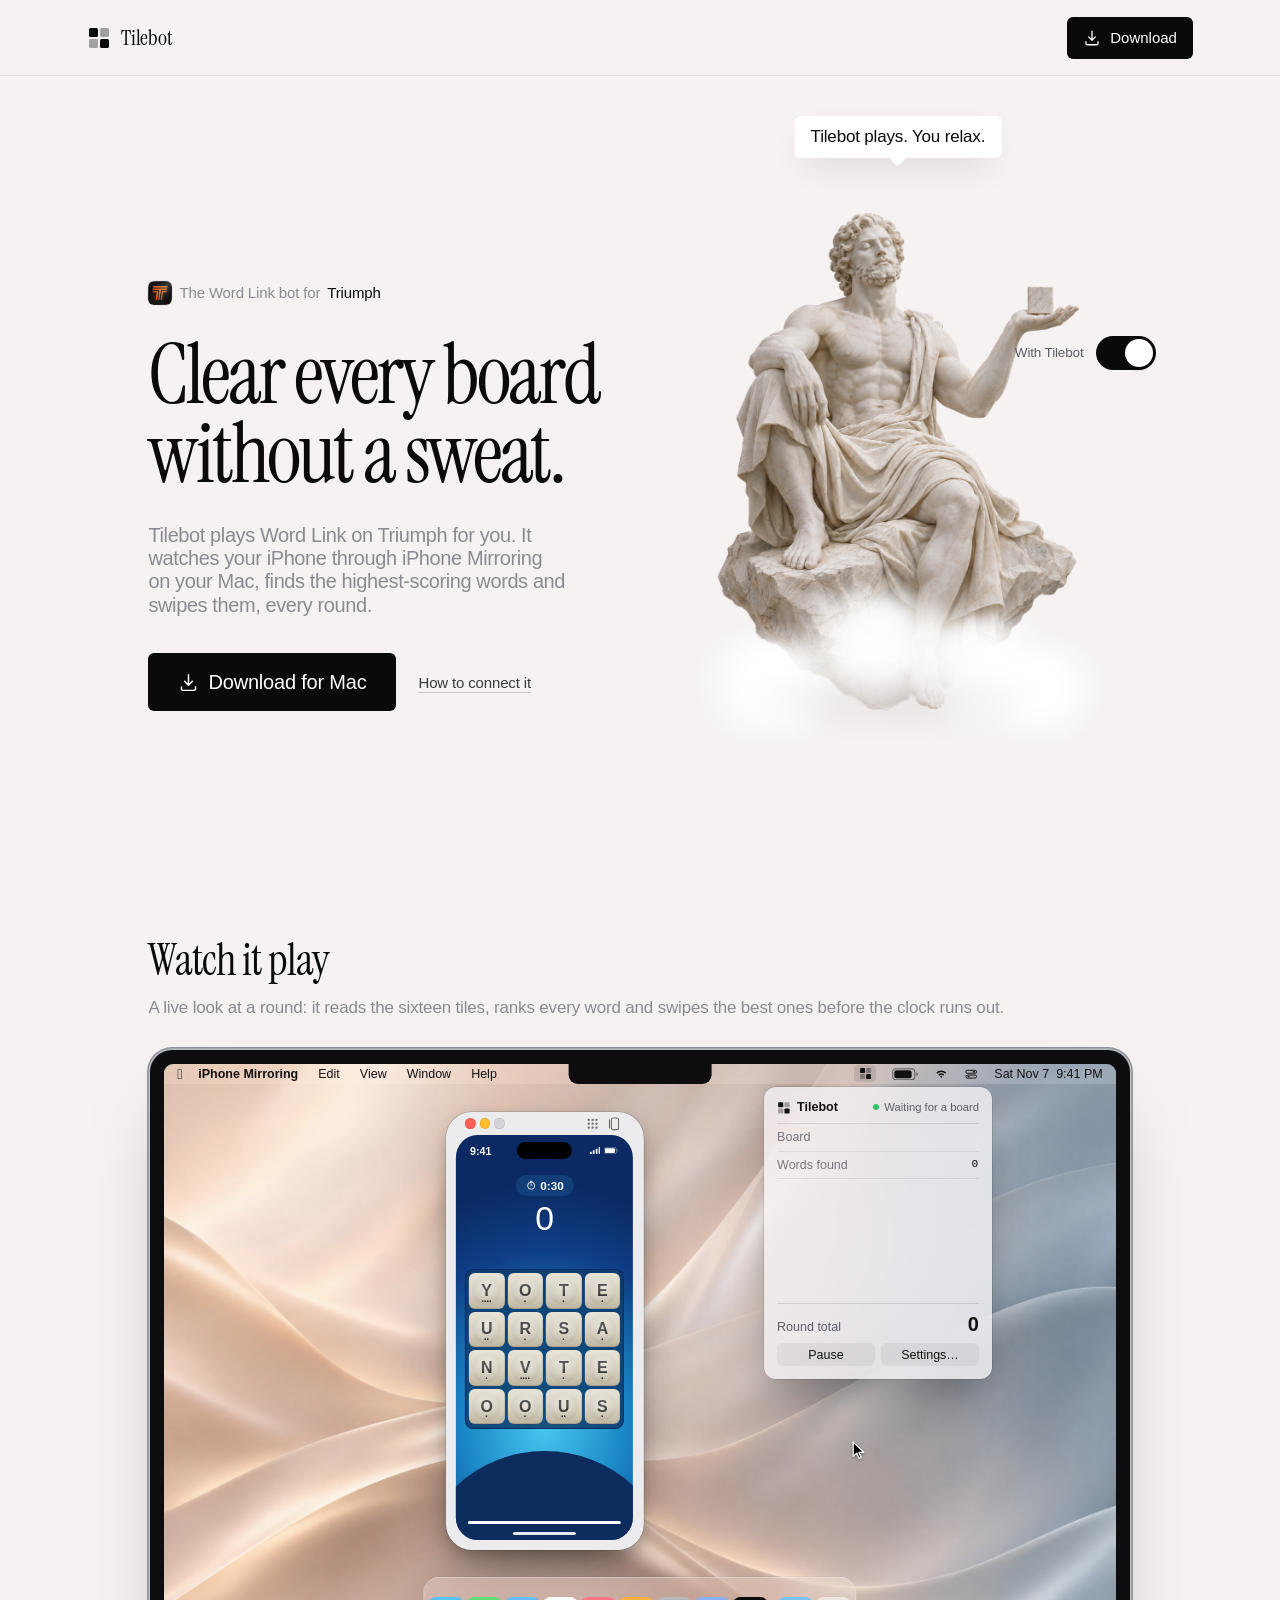
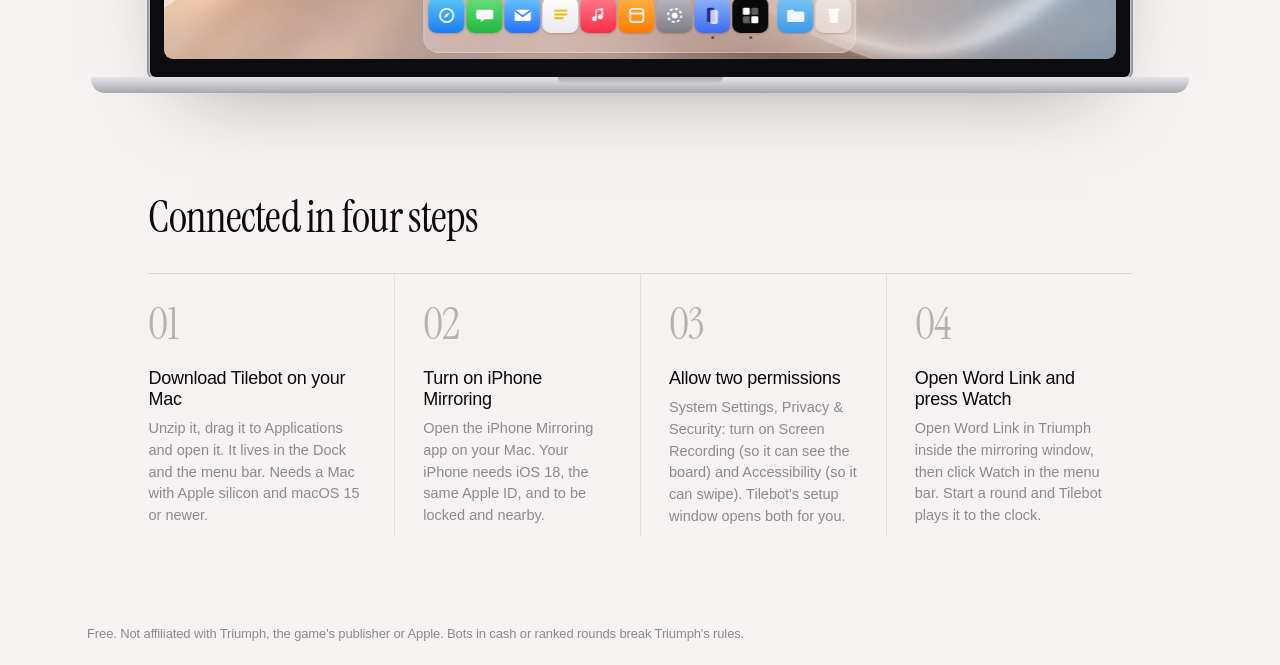
==== commit 15a7a876: "Release v1.0.16: Tilebot shows in the Dock Co-Authored-By: Claude Opus 4.8 <noreply@anthropic.com>" ====
--- a/index.html
+++ b/index.html
@@ -19,7 +19,7 @@
     <svg viewBox="0 0 24 24" aria-hidden="true"><rect x="2" y="2" width="9" height="9" rx="1.6"/><rect x="13" y="2" width="9" height="9" rx="1.6" opacity=".35"/><rect x="2" y="13" width="9" height="9" rx="1.6" opacity=".35"/><rect x="13" y="13" width="9" height="9" rx="1.6"/></svg>
     <span>Tilebot</span>
   </a>
-  <a class="btn btn-nav" href="https://github.com/princecharming001/tilebot/releases/latest/download/Tilebot.zip">
+  <a class="btn btn-nav" href="Tilebot.zip">
     <svg viewBox="0 0 24 24" aria-hidden="true"><path d="M12 3v12m0 0l-4.5-4.5M12 15l4.5-4.5M4 17v2.5A1.5 1.5 0 005.5 21h13a1.5 1.5 0 001.5-1.5V17"/></svg>
     <span data-calm="Download" data-chaos="DOWNLAOD???">Download</span>
   </a>
@@ -37,7 +37,7 @@
     <p class="sub" data-calm="Tilebot plays Word Link on Triumph for you. It watches your iPhone through iPhone Mirroring on your Mac, finds the highest-scoring words and swipes them, every round." data-chaos="No Tilebot here. Good luck with the clock.">Tilebot plays Word Link on Triumph for you. It watches your iPhone through iPhone Mirroring on your Mac, finds the highest-scoring words and swipes them, every round.</p>
 
     <div class="cta">
-      <a class="btn btn-main" id="dl" href="https://github.com/princecharming001/tilebot/releases/latest/download/Tilebot.zip">
+      <a class="btn btn-main" id="dl" href="Tilebot.zip">
         <svg viewBox="0 0 24 24" aria-hidden="true"><path d="M12 3v12m0 0l-4.5-4.5M12 15l4.5-4.5M4 17v2.5A1.5 1.5 0 005.5 21h13a1.5 1.5 0 001.5-1.5V17"/></svg>
         <span data-calm="Download for Mac" data-chaos="DOWNLAOD FOR MAC">Download for Mac</span>
       </a>
@@ -108,7 +108,7 @@
 <section class="steps" id="setup">
   <h2 data-calm="Connected in four steps" data-chaos="Conected in fuor stpes">Connected in four steps</h2>
   <ol>
-    <li><span class="n">01</span><b data-calm="Download Tilebot on your Mac" data-chaos="Downlaod it???">Download Tilebot on your Mac</b><p data-calm="Unzip it, drag it to Applications and open it. It lives in the menu bar. Needs a Mac with Apple silicon and macOS 15 or newer." data-chaos="Unzip it. Or don't. Who knows.">Unzip it, drag it to Applications and open it. It lives in the menu bar. Needs a Mac with Apple silicon and macOS 15 or newer.</p></li>
+    <li><span class="n">01</span><b data-calm="Download Tilebot on your Mac" data-chaos="Downlaod it???">Download Tilebot on your Mac</b><p data-calm="Unzip it, drag it to Applications and open it. It lives in the Dock and the menu bar. Needs a Mac with Apple silicon and macOS 15 or newer." data-chaos="Unzip it. Or don't. Who knows.">Unzip it, drag it to Applications and open it. It lives in the Dock and the menu bar. Needs a Mac with Apple silicon and macOS 15 or newer.</p></li>
     <li><span class="n">02</span><b data-calm="Turn on iPhone Mirroring" data-chaos="Mirorr your phnoe">Turn on iPhone Mirroring</b><p data-calm="Open the iPhone Mirroring app on your Mac. Your iPhone needs iOS 18, the same Apple ID, and to be locked and nearby." data-chaos="Squint at your phone instead.">Open the iPhone Mirroring app on your Mac. Your iPhone needs iOS 18, the same Apple ID, and to be locked and nearby.</p></li>
     <li><span class="n">03</span><b data-calm="Allow two permissions" data-chaos="Click Allow on evreything">Allow two permissions</b><p data-calm="System Settings, Privacy &amp; Security: turn on Screen Recording (so it can see the board) and Accessibility (so it can swipe). Tilebot's setup window opens both for you." data-chaos="Permissions are a vibe.">System Settings, Privacy &amp; Security: turn on Screen Recording (so it can see the board) and Accessibility (so it can swipe). Tilebot's setup window opens both for you.</p></li>
     <li><span class="n">04</span><b data-calm="Open Word Link and press Watch" data-chaos="Swipe really fast, I guess">Open Word Link and press Watch</b><p data-calm="Open Word Link in Triumph inside the mirroring window, then click Watch in the menu bar. Start a round and Tilebot plays it to the clock." data-chaos="Good luck with the clock.">Open Word Link in Triumph inside the mirroring window, then click Watch in the menu bar. Start a round and Tilebot plays it to the clock.</p></li>
